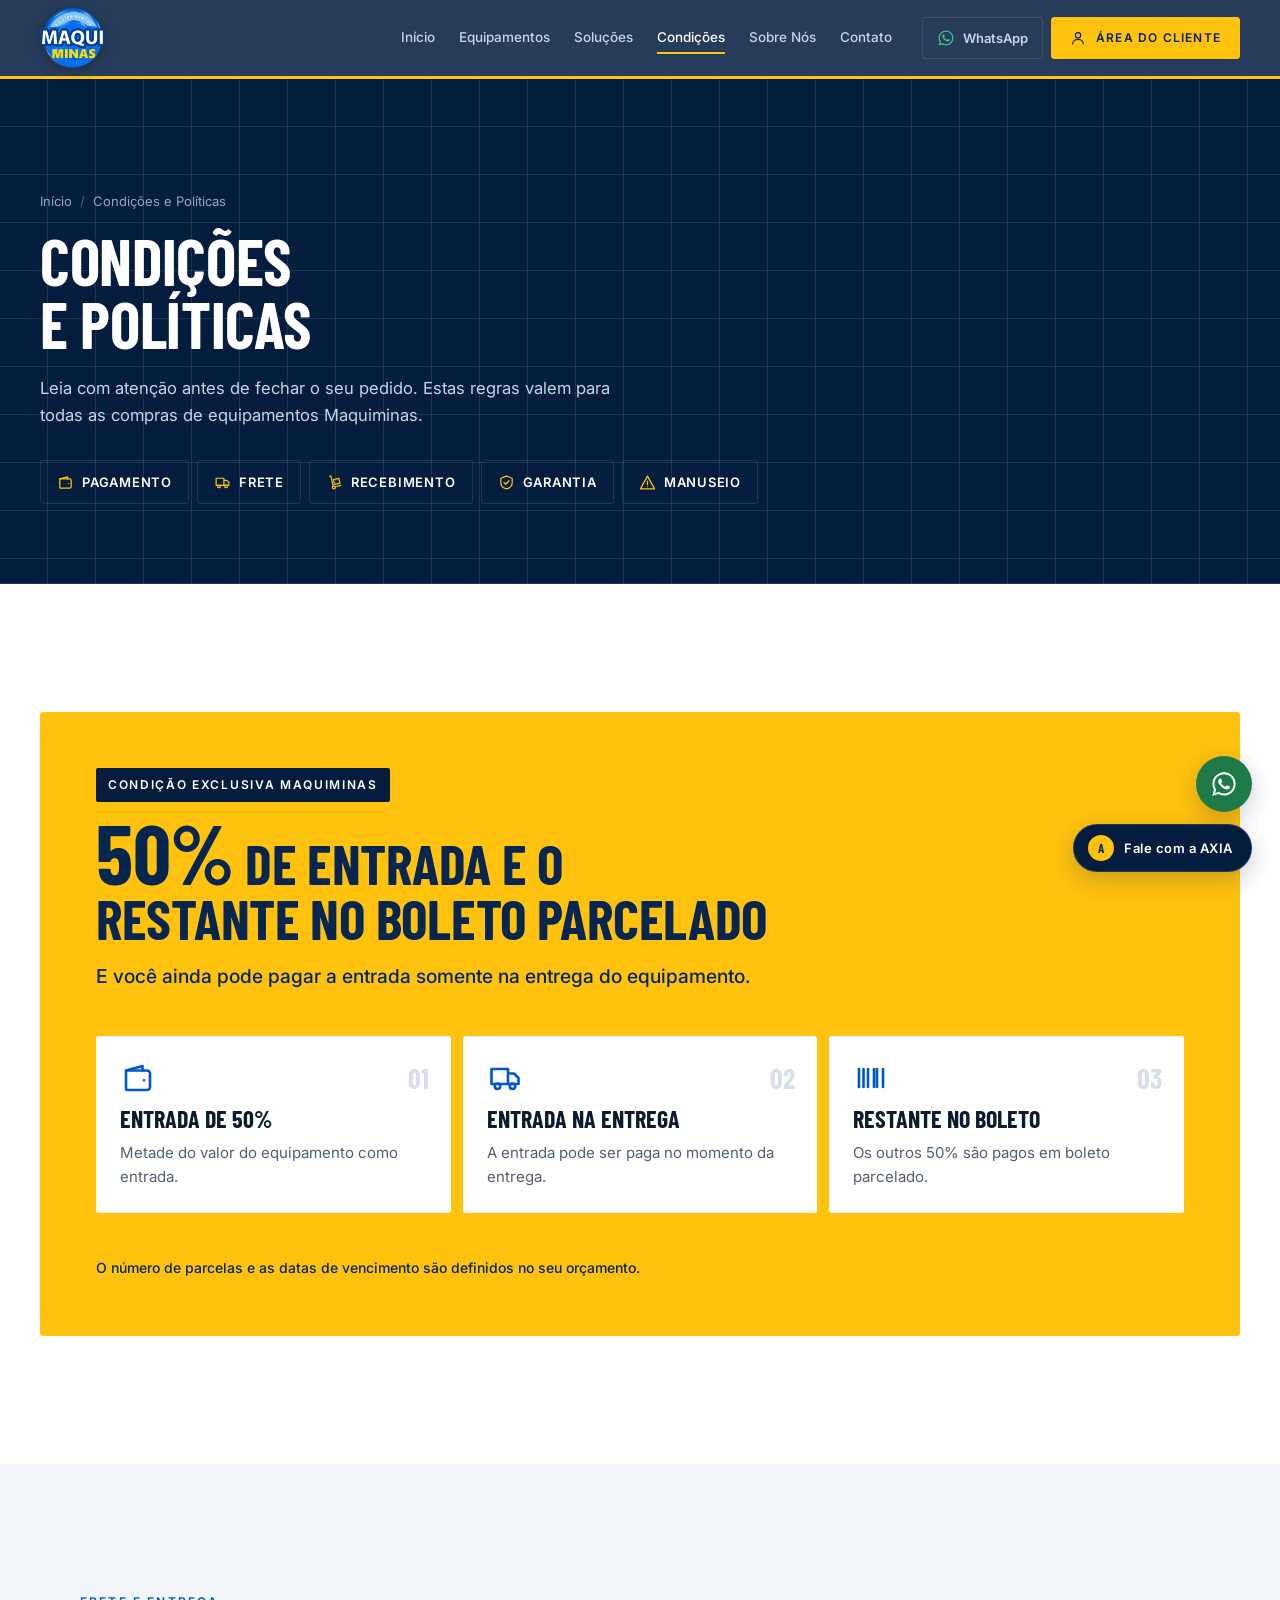
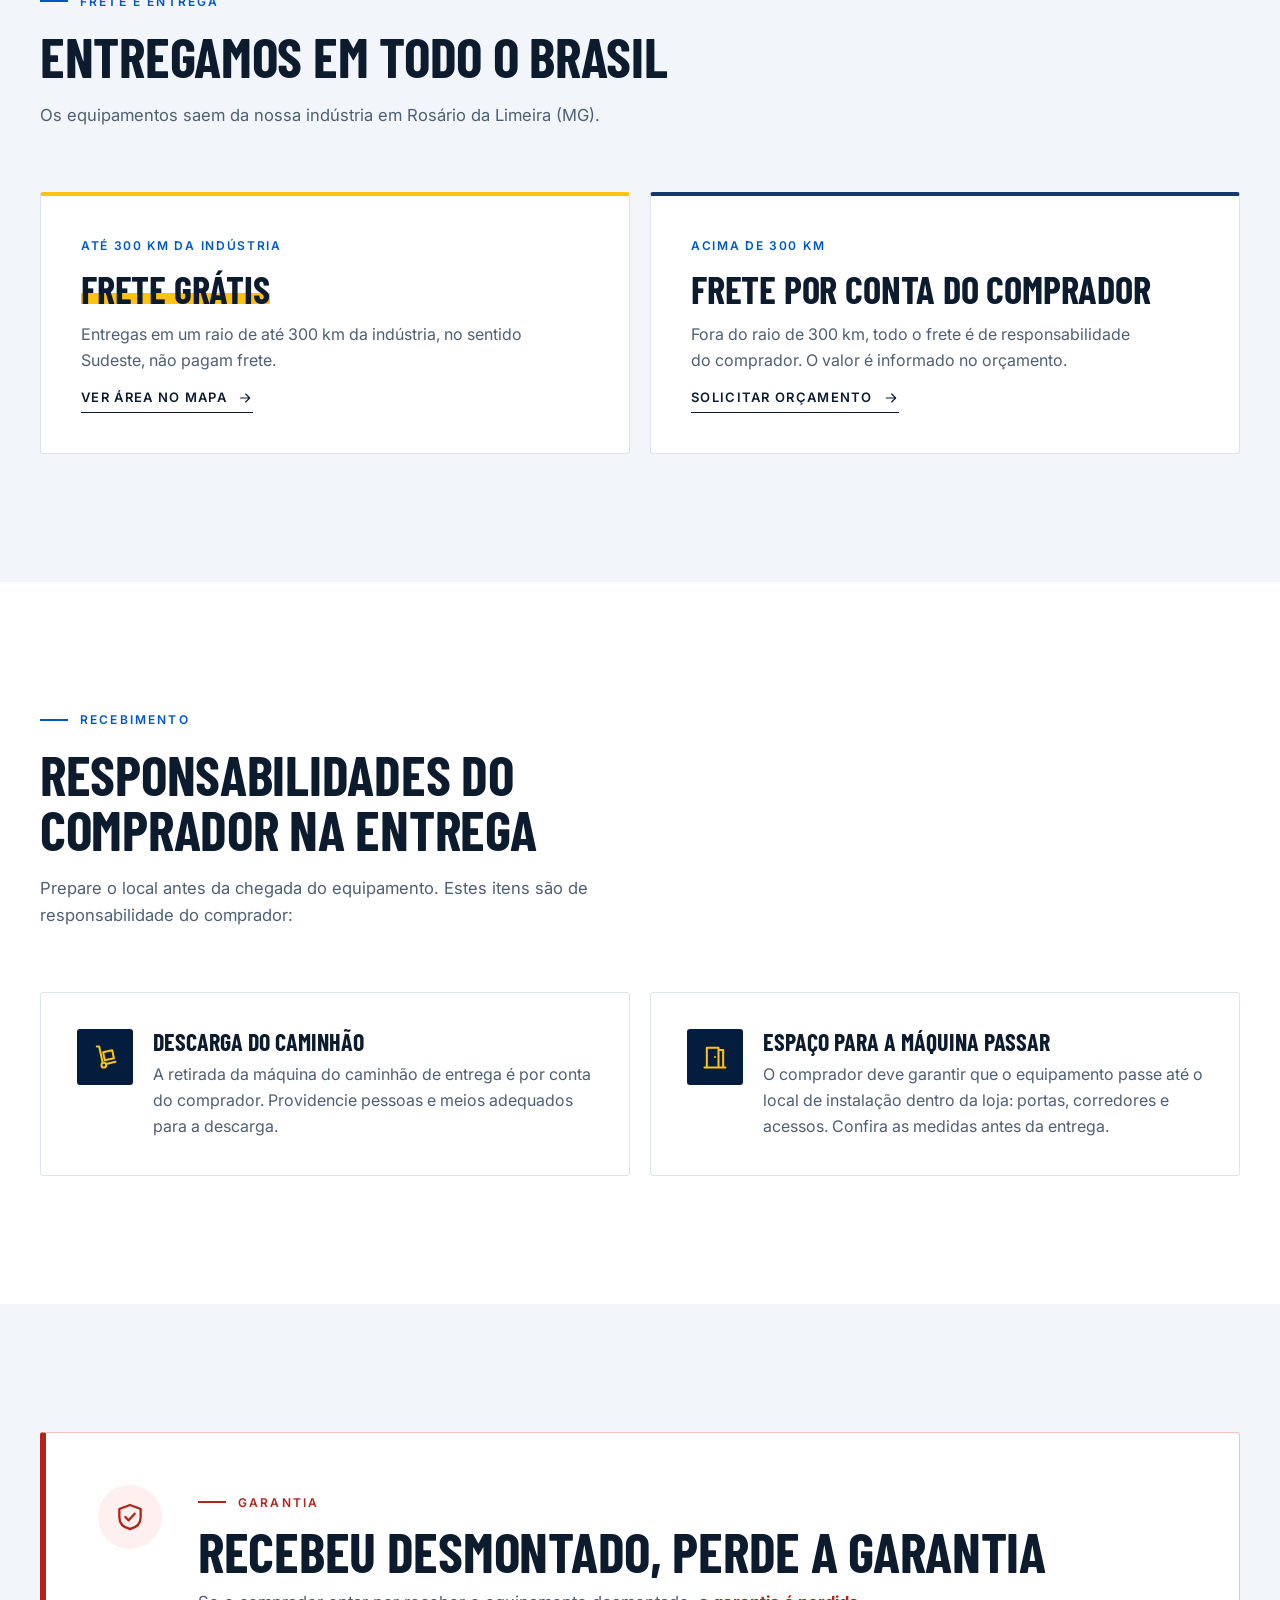
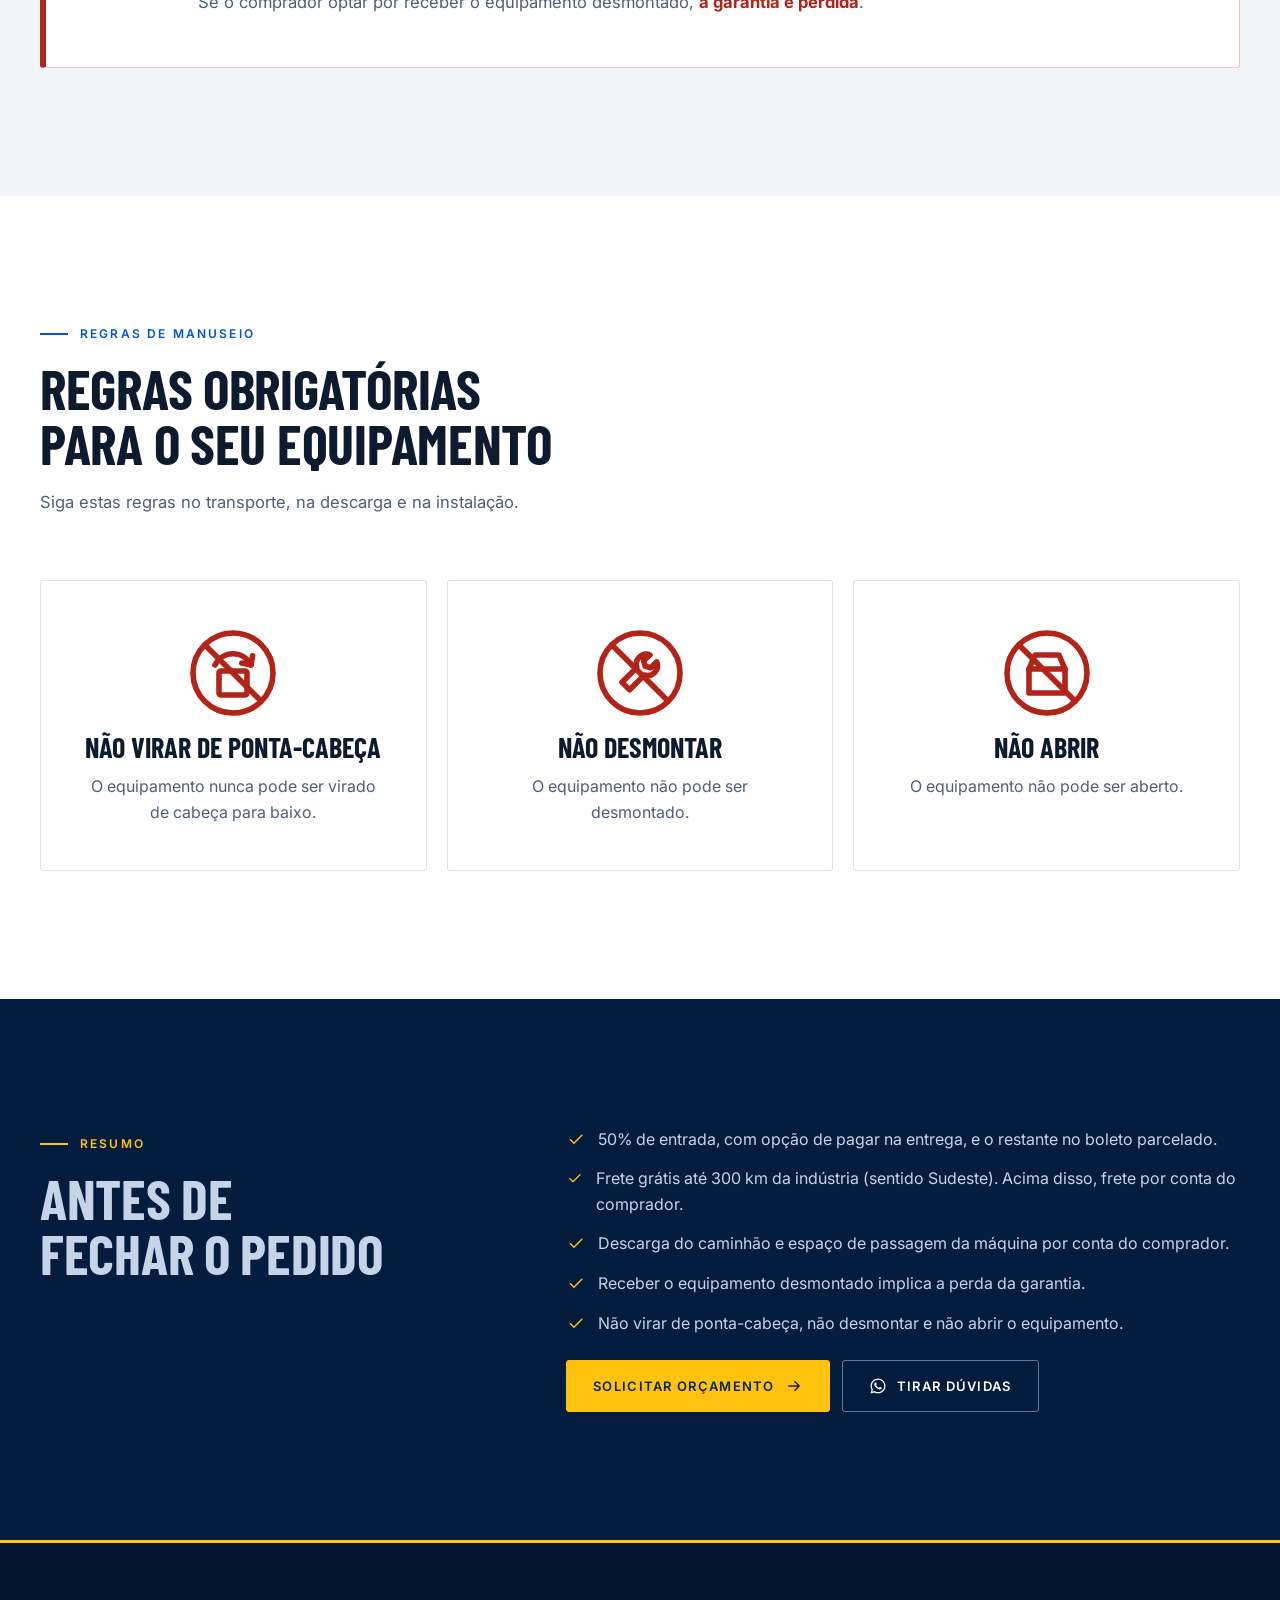
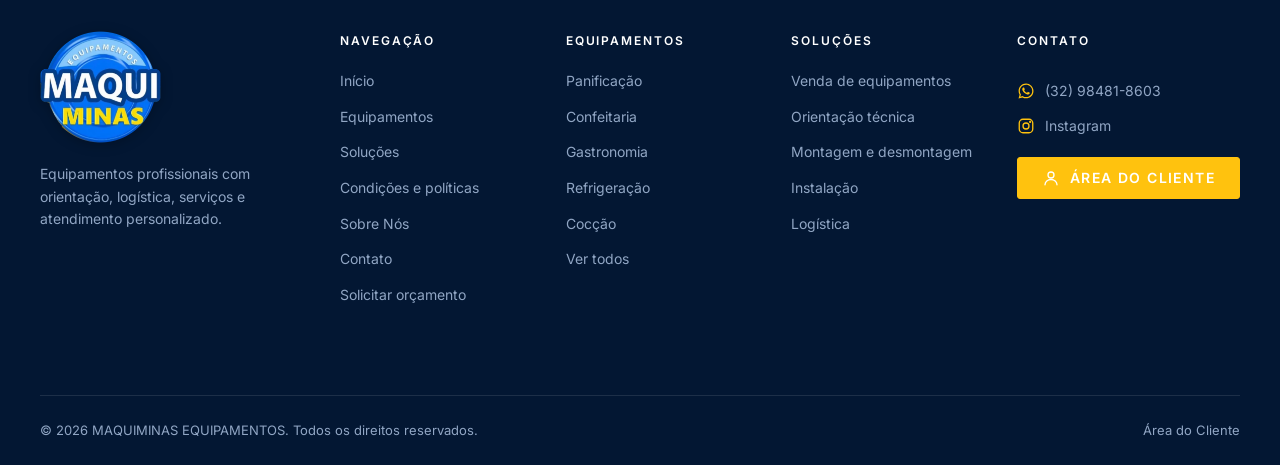
==== pages/condicoes.html @ 8a6aee1b "Atualização Site Condições" ====
<!doctype html>
<html lang="pt-BR" data-root="../">
<head>
  <meta charset="utf-8">
  <meta name="viewport" content="width=device-width, initial-scale=1">
  <title>Condições e Políticas | Maquiminas Equipamentos</title>
  <meta name="description" content="Condições de pagamento, frete, recebimento, garantia e regras de manuseio dos equipamentos Maquiminas: 50% de entrada, restante no boleto parcelado e frete grátis até 300 km da indústria.">
  <meta name="theme-color" content="#041d3f">
  <link rel="icon" href="../assets/icons/favicon.png" type="image/png">
  <link rel="apple-touch-icon" href="../assets/icons/apple-touch-icon.png">
  <meta property="og:type" content="website">
  <meta property="og:locale" content="pt_BR">
  <meta property="og:site_name" content="Maquiminas Equipamentos">
  <meta property="og:title" content="Condições e Políticas | Maquiminas Equipamentos">
  <meta property="og:description" content="Pagamento, frete, recebimento, garantia e regras de manuseio dos equipamentos Maquiminas.">
  <meta property="og:image" content="../assets/images/og-image.png">
  <meta name="twitter:card" content="summary_large_image">
  <link rel="preconnect" href="https://fonts.googleapis.com">
  <link rel="preconnect" href="https://fonts.gstatic.com" crossorigin>
  <link rel="stylesheet" href="https://fonts.googleapis.com/css2?family=Barlow+Condensed:wght@600;700&family=Inter:wght@400;500;600&display=swap">
  <script>document.documentElement.classList.add('js');</script>
  <link rel="stylesheet" href="../css/global.css">
  <link rel="stylesheet" href="../css/header.css">
  <link rel="stylesheet" href="../css/home.css">
  <link rel="stylesheet" href="../css/policies.css">
  <link rel="stylesheet" href="../css/axia.css">
  <link rel="stylesheet" href="../css/footer.css">
  <link rel="stylesheet" href="../css/responsive.css">
</head>
<body data-page="condicoes">
  <a class="skip-link" href="#conteudo">Pular para o conteúdo</a>

  <header class="site-header">
    <div class="container site-header__inner">
      <a class="brand" href="../index.html" aria-label="Maquiminas Equipamentos — página inicial">
        <img class="brand__logo" src="../assets/images/logo-maquiminas.webp" width="480" height="445" alt="Maquiminas Equipamentos">
      </a>
      <nav class="nav" id="site-nav" aria-label="Navegação principal">
        <ul class="nav__list">
          <li><a class="nav__link" href="../index.html">Início</a></li>
          <li><a class="nav__link" href="equipamentos.html">Equipamentos</a></li>
          <li><a class="nav__link" href="solucoes.html">Soluções</a></li>
          <li><a class="nav__link" href="condicoes.html" aria-current="page">Condições</a></li>
          <li><a class="nav__link" href="sobre.html">Sobre Nós</a></li>
          <li><a class="nav__link" href="contato.html">Contato</a></li>
        </ul>
        <div class="nav__mobile-actions">
          <a class="btn btn--whatsapp" href="contato.html#canais" data-whatsapp><span data-icon="whatsapp"></span>Falar pelo WhatsApp</a>
          <a class="btn" href="https://saa-s-callinfo.vercel.app/login.html" data-config-link="areaCliente" target="_blank" rel="noopener"><span data-icon="user"></span>Área do Cliente</a>
        </div>
      </nav>
      <div class="header-actions">
        <a class="header-wa" href="contato.html#canais" data-whatsapp><span data-icon="whatsapp"></span>WhatsApp</a>
        <a class="btn btn--sm header-client" href="https://saa-s-callinfo.vercel.app/login.html" data-config-link="areaCliente" target="_blank" rel="noopener"><span data-icon="user"></span>Área do Cliente</a>
      </div>
      <button class="nav-toggle" type="button" aria-controls="site-nav" aria-expanded="false" aria-label="Abrir menu"><span></span></button>
    </div>
  </header>

  <main id="conteudo">
    <section class="page-hero blueprint">
      <div class="container on-dark">
        <ol class="breadcrumb" aria-label="Você está em">
          <li><a href="../index.html">Início</a></li>
          <li aria-current="page">Condições e Políticas</li>
        </ol>
        <h1 class="display h1">Condições e políticas</h1>
        <p class="lead">Leia com atenção antes de fechar o seu pedido. Estas regras valem para todas as compras de equipamentos Maquiminas.</p>
        <nav class="policy-nav" aria-label="Seções desta página">
          <a href="#pagamento"><span data-icon="wallet"></span>Pagamento</a>
          <a href="#frete"><span data-icon="truck"></span>Frete</a>
          <a href="#recebimento"><span data-icon="dolly"></span>Recebimento</a>
          <a href="#garantia"><span data-icon="shield"></span>Garantia</a>
          <a href="#manuseio"><span data-icon="alert"></span>Manuseio</a>
        </nav>
      </div>
    </section>

    <!-- PAGAMENTO -->
    <section class="section" id="pagamento" aria-labelledby="pay-title">
      <div class="container">
        <div class="pay reveal">
          <div class="pay__intro">
            <span class="pay__badge">Condição exclusiva Maquiminas</span>
            <h2 id="pay-title" class="display h2"><span class="pay__big">50%</span> de entrada e o restante no boleto parcelado</h2>
            <p>E você ainda pode pagar a entrada somente na entrega do equipamento.</p>
          </div>
          <ol class="pay__steps">
            <li>
              <span class="pay__num">01</span>
              <span data-icon="wallet"></span>
              <h3>Entrada de 50%</h3>
              <p>Metade do valor do equipamento como entrada.</p>
            </li>
            <li>
              <span class="pay__num">02</span>
              <span data-icon="truck"></span>
              <h3>Entrada na entrega</h3>
              <p>A entrada pode ser paga no momento da entrega.</p>
            </li>
            <li>
              <span class="pay__num">03</span>
              <span data-icon="barcode"></span>
              <h3>Restante no boleto</h3>
              <p>Os outros 50% são pagos em boleto parcelado.</p>
            </li>
          </ol>
          <p class="pay__note">O número de parcelas e as datas de vencimento são definidos no seu orçamento.</p>
        </div>
      </div>
    </section>

    <!-- FRETE -->
    <section class="section section--muted" id="frete" aria-labelledby="ship-title">
      <div class="container">
        <div class="section-head reveal">
          <span class="eyebrow">Frete e entrega</span>
          <h2 id="ship-title" class="display h2">Entregamos em todo o Brasil</h2>
          <p class="lead">Os equipamentos saem da nossa indústria em Rosário da Limeira (MG).</p>
        </div>
        <div class="ship">
          <article class="ship__card ship__card--free reveal">
            <span class="ship__tag">Até 300 km da indústria</span>
            <h3 class="display">Frete grátis</h3>
            <p>Entregas em um raio de até 300 km da indústria, no sentido Sudeste, não pagam frete.</p>
            <a class="link-arrow" href="../index.html#presence-title">Ver área no mapa <span data-icon="arrow"></span></a>
          </article>
          <article class="ship__card reveal" style="--delay:.08s">
            <span class="ship__tag">Acima de 300 km</span>
            <h3 class="display">Frete por conta do comprador</h3>
            <p>Fora do raio de 300 km, todo o frete é de responsabilidade do comprador. O valor é informado no orçamento.</p>
            <a class="link-arrow" href="orcamento.html">Solicitar orçamento <span data-icon="arrow"></span></a>
          </article>
        </div>
      </div>
    </section>

    <!-- RECEBIMENTO -->
    <section class="section" id="recebimento" aria-labelledby="recv-title">
      <div class="container">
        <div class="section-head reveal">
          <span class="eyebrow">Recebimento</span>
          <h2 id="recv-title" class="display h2">Responsabilidades do comprador na entrega</h2>
          <p class="lead">Prepare o local antes da chegada do equipamento. Estes itens são de responsabilidade do comprador:</p>
        </div>
        <div class="duty">
          <article class="duty__item reveal">
            <span class="duty__icon" data-icon="dolly"></span>
            <div>
              <h3>Descarga do caminhão</h3>
              <p>A retirada da máquina do caminhão de entrega é por conta do comprador. Providencie pessoas e meios adequados para a descarga.</p>
            </div>
          </article>
          <article class="duty__item reveal" style="--delay:.08s">
            <span class="duty__icon" data-icon="door"></span>
            <div>
              <h3>Espaço para a máquina passar</h3>
              <p>O comprador deve garantir que o equipamento passe até o local de instalação dentro da loja: portas, corredores e acessos. Confira as medidas antes da entrega.</p>
            </div>
          </article>
        </div>
      </div>
    </section>

    <!-- GARANTIA -->
    <section class="section section--muted" id="garantia" aria-labelledby="war-title">
      <div class="container">
        <div class="warn reveal" role="note">
          <span class="warn__icon" data-icon="shield"></span>
          <div>
            <span class="eyebrow">Garantia</span>
            <h2 id="war-title" class="display h2">Recebeu desmontado, perde a garantia</h2>
            <p>Se o comprador optar por receber o equipamento desmontado, <strong>a garantia é perdida</strong>.</p>
          </div>
        </div>
      </div>
    </section>

    <!-- MANUSEIO (para incluir uma nova regra, copie um <li class="rule">) -->
    <section class="section" id="manuseio" aria-labelledby="rules-title">
      <div class="container">
        <div class="section-head reveal">
          <span class="eyebrow">Regras de manuseio</span>
          <h2 id="rules-title" class="display h2">Regras obrigatórias para o seu equipamento</h2>
          <p class="lead">Siga estas regras no transporte, na descarga e na instalação.</p>
        </div>
        <ul class="rules">
          <li class="rule reveal">
            <span class="rule__icon" data-icon="no-flip"></span>
            <h3>Não virar de ponta-cabeça</h3>
            <p>O equipamento nunca pode ser virado de cabeça para baixo.</p>
          </li>
          <li class="rule reveal" style="--delay:.06s">
            <span class="rule__icon" data-icon="no-disassemble"></span>
            <h3>Não desmontar</h3>
            <p>O equipamento não pode ser desmontado.</p>
          </li>
          <li class="rule reveal" style="--delay:.12s">
            <span class="rule__icon" data-icon="no-open"></span>
            <h3>Não abrir</h3>
            <p>O equipamento não pode ser aberto.</p>
          </li>
        </ul>
      </div>
    </section>

    <!-- RESUMO -->
    <section class="section section--dark" aria-labelledby="sum-title">
      <div class="container summary">
        <div class="reveal">
          <span class="eyebrow">Resumo</span>
          <h2 id="sum-title" class="display h2" style="margin-top:18px">Antes de fechar o pedido</h2>
        </div>
        <ul class="summary__list reveal" style="--delay:.08s">
          <li><span data-icon="check"></span>50% de entrada, com opção de pagar na entrega, e o restante no boleto parcelado.</li>
          <li><span data-icon="check"></span>Frete grátis até 300 km da indústria (sentido Sudeste). Acima disso, frete por conta do comprador.</li>
          <li><span data-icon="check"></span>Descarga do caminhão e espaço de passagem da máquina por conta do comprador.</li>
          <li><span data-icon="check"></span>Receber o equipamento desmontado implica a perda da garantia.</li>
          <li><span data-icon="check"></span>Não virar de ponta-cabeça, não desmontar e não abrir o equipamento.</li>
        </ul>
        <div class="btn-row reveal" style="--delay:.12s">
          <a class="btn" href="orcamento.html">Solicitar orçamento <span class="arrow" data-icon="arrow"></span></a>
          <a class="btn btn--ghost-light" href="contato.html#canais" data-whatsapp data-whatsapp-message="Olá! Tenho uma dúvida sobre as condições e políticas da Maquiminas."><span data-icon="whatsapp"></span>Tirar dúvidas</a>
        </div>
      </div>
    </section>
  </main>

  <footer class="site-footer">
    <div class="container">
      <div class="footer-top">
        <div class="footer-brand">
          <a class="brand" href="../index.html" aria-label="Maquiminas Equipamentos — página inicial">
            <img class="brand__logo brand__logo--footer" src="../assets/images/logo-maquiminas.webp" width="480" height="445" alt="Maquiminas Equipamentos">
          </a>
          <p>Equipamentos profissionais com orientação, logística, serviços e atendimento personalizado.</p>
        </div>
        <nav class="footer-col" aria-label="Navegação do rodapé">
          <h2>Navegação</h2>
          <ul>
            <li><a href="../index.html">Início</a></li>
            <li><a href="equipamentos.html">Equipamentos</a></li>
            <li><a href="solucoes.html">Soluções</a></li>
            <li><a href="condicoes.html">Condições e políticas</a></li>
            <li><a href="sobre.html">Sobre Nós</a></li>
            <li><a href="contato.html">Contato</a></li>
            <li><a href="orcamento.html">Solicitar orçamento</a></li>
          </ul>
        </nav>
        <div class="footer-col">
          <h2>Equipamentos</h2>
          <ul>
            <li><a href="equipamentos.html?categoria=panificacao">Panificação</a></li>
            <li><a href="equipamentos.html?categoria=confeitaria">Confeitaria</a></li>
            <li><a href="equipamentos.html?categoria=gastronomia">Gastronomia</a></li>
            <li><a href="equipamentos.html?categoria=refrigeracao">Refrigeração</a></li>
            <li><a href="equipamentos.html?categoria=coccao">Cocção</a></li>
            <li><a href="equipamentos.html">Ver todos</a></li>
          </ul>
        </div>
        <div class="footer-col">
          <h2>Soluções</h2>
          <ul>
            <li><a href="solucoes.html#venda">Venda de equipamentos</a></li>
            <li><a href="solucoes.html#orientacao">Orientação técnica</a></li>
            <li><a href="solucoes.html#montagem">Montagem e desmontagem</a></li>
            <li><a href="solucoes.html#instalacao">Instalação</a></li>
            <li><a href="solucoes.html#logistica">Logística</a></li>
          </ul>
        </div>
        <div class="footer-col footer-contact">
          <h2>Contato</h2>
          <a href="contato.html#canais" data-whatsapp><span data-icon="whatsapp"></span><span data-whatsapp-number>WhatsApp</span></a>
          <a data-config-link="email" hidden><span data-icon="mail"></span><span data-label></span></a>
          <a data-config-link="telefone" hidden><span data-icon="phone"></span><span data-label></span></a>
          <a href="https://www.instagram.com/maquiminasequipamentos/" data-config-link="instagram" target="_blank" rel="noopener"><span data-icon="instagram"></span>Instagram</a>
          <a class="btn btn--sm" href="https://saa-s-callinfo.vercel.app/login.html" data-config-link="areaCliente" target="_blank" rel="noopener"><span data-icon="user"></span>Área do Cliente</a>
        </div>
      </div>
      <div class="footer-bottom">
        <p>© <span data-year>2026</span> MAQUIMINAS EQUIPAMENTOS. Todos os direitos reservados.</p>
        <a href="https://saa-s-callinfo.vercel.app/login.html" data-config-link="areaCliente" target="_blank" rel="noopener">Área do Cliente</a>
      </div>
    </div>
  </footer>

  <script src="../js/config.js"></script>
  <script src="../js/icons.js"></script>
  <script src="../js/whatsapp.js"></script>
  <script src="../js/services/axia-service.js"></script>
  <script src="../js/main.js"></script>
  <script src="../js/axia.js"></script>
</body>
</html>
---- css/global.css ----
/* ==========================================================================
   MAQUIMINAS — Tokens e base
   Paleta derivada da logo oficial: azul-marinho (áreas escuras), azul da
   marca (destaques em fundo claro) e amarelo (ações principais e destaques
   em fundo escuro). Texto sobre amarelo sempre em --c-on-yellow.
   ========================================================================== */
:root {
  --c-ink: #041d3f;
  --c-graphite: #06244c;
  --c-graphite-2: #0a2c5a;
  --c-steel: #123a70;
  --c-line-dark: rgba(255, 255, 255, 0.1);
  --c-text-dark: #c6d4e8;
  --c-muted-dark: #91a6c4;

  --c-bg: #f2f5f9;
  --c-white: #ffffff;
  --c-text: #0d1b2e;
  --c-muted: #4f5f74;
  --c-line: #dbe3ed;

  --c-accent: #0057c8;
  --c-accent-hover: #00449e;
  --c-accent-bright: #ffc20e;
  --c-yellow: #ffc20e;
  --c-yellow-hover: #ffd23f;
  --c-on-yellow: #06254f;
  --c-success: #1f7a4a;
  --c-error: #b42318;

  --f-display: 'Barlow Condensed', 'Arial Narrow', 'Helvetica Neue', Arial, sans-serif;
  --f-body: 'Inter', system-ui, -apple-system, 'Segoe UI', Roboto, Arial, sans-serif;

  --container: 1240px;
  --gutter: clamp(20px, 4vw, 40px);
  --section-y: clamp(72px, 10vw, 128px);
  --header-h: 76px;
  --radius: 3px;
  --ease: cubic-bezier(0.2, 0.7, 0.2, 1);
}

*,
*::before,
*::after { box-sizing: border-box; }

html {
  -webkit-text-size-adjust: 100%;
  scroll-behavior: smooth;
  scroll-padding-top: calc(var(--header-h) + 16px);
}

body {
  margin: 0;
  font-family: var(--f-body);
  font-size: 16px;
  line-height: 1.6;
  color: var(--c-text);
  background: var(--c-white);
  -webkit-font-smoothing: antialiased;
  overflow-x: hidden;
}

[hidden] { display: none !important; }
img, svg { display: block; max-width: 100%; }
img { height: auto; }
a { color: inherit; text-decoration: none; }
button, input, select, textarea { font: inherit; color: inherit; }
button { cursor: pointer; }
ul, ol { margin: 0; padding: 0; list-style: none; }
h1, h2, h3, h4, p { margin: 0; }

:focus-visible {
  outline: 2px solid var(--c-accent);
  outline-offset: 3px;
}
.site-header :focus-visible,
.site-footer :focus-visible,
.section--dark :focus-visible,
.blueprint :focus-visible,
.on-dark :focus-visible { outline-color: var(--c-accent-bright); }

.skip-link {
  position: absolute;
  left: 16px;
  top: -60px;
  z-index: 1000;
  padding: 12px 18px;
  background: var(--c-accent);
  color: #fff;
  font-weight: 600;
}
.skip-link:focus { top: 12px; }

.sr-only {
  position: absolute !important;
  width: 1px; height: 1px;
  padding: 0; margin: -1px;
  overflow: hidden; clip: rect(0, 0, 0, 0);
  white-space: nowrap; border: 0;
}

/* ---------- Layout ---------- */
.container {
  width: 100%;
  max-width: calc(var(--container) + var(--gutter) * 2);
  margin-inline: auto;
  padding-inline: var(--gutter);
}

.section { padding-block: var(--section-y); }
.section--muted { background: var(--c-bg); }
.section--dark { background: var(--c-ink); color: var(--c-text-dark); }
.section--tight { padding-block: clamp(56px, 7vw, 88px); }

.blueprint {
  background-color: var(--c-ink);
  background-image:
    linear-gradient(var(--c-line-dark) 1px, transparent 1px),
    linear-gradient(90deg, var(--c-line-dark) 1px, transparent 1px);
  background-size: 48px 48px;
  background-position: -1px -1px;
}

/* ---------- Typography ---------- */
.eyebrow {
  display: inline-flex;
  align-items: center;
  gap: 12px;
  font-size: 12px;
  font-weight: 600;
  letter-spacing: 0.18em;
  text-transform: uppercase;
  color: var(--c-accent);
}
.eyebrow::before {
  content: '';
  width: 28px;
  height: 2px;
  background: currentColor;
}
.section--dark .eyebrow,
.on-dark .eyebrow { color: var(--c-accent-bright); }

.display {
  font-family: var(--f-display);
  font-weight: 700;
  line-height: 0.98;
  letter-spacing: -0.005em;
  text-transform: uppercase;
  text-wrap: balance;
}

.h1 { font-size: clamp(2.5rem, 5vw, 4.25rem); }
.h2 { font-size: clamp(2.1rem, 4.4vw, 3.5rem); }
.h3 { font-size: clamp(1.4rem, 2vw, 1.7rem); line-height: 1.1; }

.section-head {
  display: grid;
  gap: 18px;
  max-width: 720px;
  margin-bottom: clamp(40px, 5vw, 64px);
}
.section-head--split {
  max-width: none;
  grid-template-columns: minmax(0, 1fr) auto;
  align-items: end;
  gap: 24px 48px;
}
.section-head h2 { color: var(--c-text); }
.section--dark .section-head h2,
.on-dark h2 { color: #fff; }

.lead {
  font-size: clamp(1.02rem, 1.3vw, 1.15rem);
  color: var(--c-muted);
  max-width: 60ch;
}
.section--dark .lead,
.on-dark .lead { color: var(--c-text-dark); }

/* ---------- Buttons ---------- */
.btn {
  --btn-bg: var(--c-yellow);
  --btn-fg: var(--c-on-yellow);
  --btn-bd: var(--c-yellow);
  display: inline-flex;
  align-items: center;
  justify-content: center;
  gap: 10px;
  min-height: 52px;
  padding: 0 26px;
  border: 1px solid var(--btn-bd);
  border-radius: var(--radius);
  background: var(--btn-bg);
  color: var(--btn-fg);
  font-size: 13px;
  font-weight: 600;
  letter-spacing: 0.1em;
  text-transform: uppercase;
  line-height: 1;
  white-space: nowrap;
  transition: background-color 0.2s var(--ease), border-color 0.2s var(--ease), color 0.2s var(--ease), transform 0.2s var(--ease);
}
.btn:hover { --btn-bg: var(--c-yellow-hover); --btn-bd: var(--c-yellow-hover); }
.btn:active { transform: translateY(1px); }
.btn svg { width: 18px; height: 18px; flex: none; }
.btn .arrow { transition: transform 0.2s var(--ease); }
.btn:hover .arrow { transform: translateX(3px); }

.btn--ghost { --btn-bg: transparent; --btn-fg: var(--c-text); --btn-bd: var(--c-text); }
.btn--ghost:hover { --btn-bg: var(--c-text); --btn-fg: #fff; --btn-bd: var(--c-text); }

.btn--ghost-light { --btn-bg: transparent; --btn-fg: #fff; --btn-bd: rgba(255, 255, 255, 0.4); }
.btn--ghost-light:hover { --btn-bg: #fff; --btn-fg: var(--c-ink); --btn-bd: #fff; }

.btn--dark { --btn-bg: var(--c-ink); --btn-fg: #fff; --btn-bd: var(--c-ink); }
.btn--dark:hover { --btn-bg: var(--c-steel); --btn-bd: var(--c-steel); }

.btn--whatsapp { --btn-bg: #1f7a4a; --btn-fg: #fff; --btn-bd: #1f7a4a; }
.btn--whatsapp:hover { --btn-bg: #17603a; --btn-bd: #17603a; }

.btn--sm { min-height: 42px; padding: 0 18px; font-size: 12px; }
.btn--block { width: 100%; }

.link-arrow {
  display: inline-flex;
  align-items: center;
  gap: 10px;
  font-size: 13px;
  font-weight: 600;
  letter-spacing: 0.1em;
  text-transform: uppercase;
  color: var(--c-text);
  border-bottom: 1px solid currentColor;
  padding-bottom: 4px;
  transition: color 0.2s var(--ease), gap 0.2s var(--ease);
}
.link-arrow:hover { color: var(--c-accent); gap: 14px; }
.link-arrow svg { width: 16px; height: 16px; }
.section--dark .link-arrow,
.on-dark .link-arrow { color: #fff; }
.section--dark .link-arrow:hover,
.on-dark .link-arrow:hover { color: var(--c-accent-bright); }

.btn-row { display: flex; flex-wrap: wrap; gap: 12px; }

/* ---------- Icons ---------- */
:where([data-icon]) { display: inline-flex; }
:where([data-icon]) svg { width: 1em; height: 1em; }

/* ---------- Reveal ---------- */
.js .reveal {
  opacity: 0;
  transform: translateY(18px);
  transition: opacity 0.7s var(--ease), transform 0.7s var(--ease);
  transition-delay: var(--delay, 0s);
}
.js .reveal.is-visible { opacity: 1; transform: none; }

@media (prefers-reduced-motion: reduce) {
  html { scroll-behavior: auto; }
  *, *::before, *::after { transition-duration: 0.01ms !important; animation-duration: 0.01ms !important; }
  .js .reveal { opacity: 1; transform: none; }
}

/* ---------- Page hero (inner pages) ---------- */
.page-hero {
  position: relative;
  padding-block: clamp(64px, 9vw, 112px) clamp(48px, 7vw, 80px);
  color: var(--c-text-dark);
  overflow: hidden;
}
.page-hero h1 { color: #fff; margin-top: 18px; max-width: 16ch; }
.page-hero .lead { margin-top: 20px; }
.page-hero::after {
  content: '';
  position: absolute;
  inset: auto 0 0 0;
  height: 1px;
  background: var(--c-line-dark);
}

.breadcrumb {
  display: flex;
  flex-wrap: wrap;
  gap: 8px;
  font-size: 13px;
  color: var(--c-muted-dark);
}
.breadcrumb a:hover { color: #fff; }
.breadcrumb li + li::before { content: '/'; margin-right: 8px; opacity: 0.5; }
.breadcrumb--light { color: var(--c-muted); }
.breadcrumb--light a:hover { color: var(--c-text); }

/* ---------- Misc ---------- */
.tag {
  display: inline-flex;
  align-items: center;
  gap: 6px;
  padding: 5px 10px;
  border: 1px solid var(--c-line);
  border-radius: 2px;
  font-size: 11px;
  font-weight: 600;
  letter-spacing: 0.08em;
  text-transform: uppercase;
  color: var(--c-muted);
  background: var(--c-white);
}
.tag--demo { border-color: rgba(0, 87, 200, 0.35); color: var(--c-accent); }

.divider { height: 1px; background: var(--c-line); border: 0; margin: 0; }
---- css/header.css ----
/* ==========================================================================
   Header
   ========================================================================== */
.site-header {
  position: sticky;
  top: 0;
  z-index: 100;
  background: rgba(4, 29, 63, 0.96);
  border-bottom: 3px solid var(--c-yellow);
  color: #fff;
  transition: background-color 0.3s var(--ease);
}
@supports (backdrop-filter: blur(8px)) {
  .site-header { background: rgba(4, 29, 63, 0.86); backdrop-filter: blur(12px) saturate(140%); }
}

.site-header__inner {
  display: flex;
  align-items: center;
  gap: 32px;
  height: var(--header-h);
}

/* Brand */
.brand {
  display: inline-flex;
  align-items: center;
  gap: 12px;
  flex: none;
}
.brand__logo {
  width: auto;
  height: 60px;
  flex: none;
  filter: drop-shadow(0 2px 6px rgba(0, 0, 0, 0.25));
}
.brand__logo--footer { height: 112px; }
.brand__mark { width: 40px; height: 40px; flex: none; }
.brand__text { display: grid; line-height: 1; }
.brand__name {
  font-family: var(--f-display);
  font-weight: 700;
  font-size: 24px;
  letter-spacing: 0.04em;
}
.brand__tag {
  margin-top: 4px;
  font-size: 9.5px;
  font-weight: 600;
  letter-spacing: 0.42em;
  color: var(--c-muted-dark);
}

/* Nav */
.nav { margin-left: auto; }
.nav__list { display: flex; align-items: center; gap: 4px; }
.nav__link {
  position: relative;
  display: inline-flex;
  align-items: center;
  height: 44px;
  padding: 0 14px;
  font-size: 14px;
  font-weight: 500;
  color: var(--c-text-dark);
  transition: color 0.2s var(--ease);
}
.nav__link::after {
  content: '';
  position: absolute;
  left: 14px;
  right: 14px;
  bottom: 6px;
  height: 2px;
  background: var(--c-accent-bright);
  transform: scaleX(0);
  transform-origin: left;
  transition: transform 0.25s var(--ease);
}
.nav__link:hover { color: #fff; }
.nav__link:hover::after,
.nav__link[aria-current='page']::after { transform: scaleX(1); }
.nav__link[aria-current='page'] { color: #fff; }

.nav__mobile-actions { display: none; }

/* Actions */
.header-actions {
  display: flex;
  align-items: center;
  gap: 8px;
  flex: none;
}
.header-wa {
  display: inline-flex;
  align-items: center;
  gap: 8px;
  height: 42px;
  padding: 0 14px;
  font-size: 13px;
  font-weight: 600;
  color: var(--c-text-dark);
  border: 1px solid var(--c-line-dark);
  border-radius: var(--radius);
  transition: color 0.2s var(--ease), border-color 0.2s var(--ease);
}
.header-wa svg { width: 18px; height: 18px; color: #3fbf7f; }
.header-wa:hover { color: #fff; border-color: rgba(255, 255, 255, 0.3); }
.header-client svg { width: 16px; height: 16px; }

/* Toggle */
.nav-toggle {
  display: none;
  position: relative;
  width: 44px;
  height: 44px;
  margin-left: auto;
  padding: 0;
  border: 1px solid var(--c-line-dark);
  border-radius: var(--radius);
  background: transparent;
}
.nav-toggle span,
.nav-toggle span::before,
.nav-toggle span::after {
  position: absolute;
  left: 50%;
  width: 20px;
  height: 2px;
  margin-left: -10px;
  background: #fff;
  transition: transform 0.25s var(--ease), opacity 0.2s;
}
.nav-toggle span { top: 50%; margin-top: -1px; }
.nav-toggle span::before,
.nav-toggle span::after { content: ''; left: 0; margin-left: 0; }
.nav-toggle span::before { transform: translateY(-6px); }
.nav-toggle span::after { transform: translateY(6px); }
.nav-toggle[aria-expanded='true'] span { background: transparent; }
.nav-toggle[aria-expanded='true'] span::before { transform: rotate(45deg); }
.nav-toggle[aria-expanded='true'] span::after { transform: rotate(-45deg); }

@media (min-width: 1081px) and (max-width: 1280px) {
  .site-header__inner { gap: 20px; }
  .nav__link { padding: 0 10px; font-size: 13.5px; }
  .nav__link::after { left: 10px; right: 10px; }
}

@media (max-width: 1080px) {
  /* backdrop-filter turns the header into the containing block of the fixed nav */
  .site-header { background: rgba(4, 29, 63, 0.97); backdrop-filter: none; }
  .site-header__inner { gap: 16px; }
  .nav-toggle { display: inline-block; }
  .header-actions { display: none; }

  .nav {
    position: fixed;
    inset: calc(var(--header-h) + 3px) 0 0 0;
    display: flex;
    flex-direction: column;
    padding: 24px var(--gutter) 32px;
    background: var(--c-ink);
    overflow-y: auto;
    opacity: 0;
    visibility: hidden;
    transform: translateY(-8px);
    transition: opacity 0.25s var(--ease), transform 0.25s var(--ease), visibility 0s linear 0.25s;
  }
  .nav.is-open {
    opacity: 1;
    visibility: visible;
    transform: none;
    transition: opacity 0.25s var(--ease), transform 0.25s var(--ease);
  }
  .nav__list { flex-direction: column; align-items: stretch; gap: 0; }
  .nav__link {
    height: 60px;
    padding: 0;
    font-family: var(--f-display);
    font-size: 28px;
    font-weight: 600;
    text-transform: uppercase;
    letter-spacing: 0.02em;
    border-bottom: 1px solid var(--c-line-dark);
  }
  .nav__link::after { left: 0; right: auto; width: 32px; bottom: -1px; }
  .nav__mobile-actions {
    display: grid;
    gap: 12px;
    margin-top: auto;
    padding-top: 32px;
  }
  body.nav-open { overflow: hidden; }
}

@media (max-width: 640px) {
  .brand__logo { height: 52px; }
  .brand__logo--footer { height: 96px; }
}

@media (max-width: 380px) {
  .brand__mark { width: 34px; height: 34px; }
  .brand__name { font-size: 21px; }
  .brand__tag { font-size: 8.5px; letter-spacing: 0.36em; }
}
---- css/home.css ----
/* ==========================================================================
   Home
   ========================================================================== */

/* ---------- Hero ---------- */
.hero {
  position: relative;
  color: var(--c-text-dark);
  overflow: hidden;
}
.hero::before {
  content: '';
  position: absolute;
  inset: 0;
  background: radial-gradient(ellipse 60% 70% at 78% 45%, rgba(0, 112, 246, 0.2), transparent 70%);
  pointer-events: none;
}
.hero__grid {
  position: relative;
  display: grid;
  grid-template-columns: minmax(0, 1.05fr) minmax(0, 1fr);
  align-items: center;
  gap: clamp(32px, 5vw, 72px);
  min-height: min(calc(100svh - var(--header-h) - 120px), 720px);
  padding-block: clamp(56px, 8vw, 104px) clamp(40px, 5vw, 64px);
}
.hero__content { display: grid; gap: 26px; justify-items: start; }
.hero h1 { color: #fff; max-width: 18ch; }
.hero h1 em { font-style: normal; color: var(--c-accent-bright); }
.hero .lead { max-width: 52ch; }
.hero .btn-row { margin-top: 6px; }

.hero__visual {
  position: relative;
  aspect-ratio: 640 / 560;
  width: 100%;
  max-width: 620px;
  justify-self: end;
}
.hero__visual img { width: 100%; height: 100%; object-fit: contain; }
.hero__visual--photo img { object-fit: cover; border-radius: var(--radius); }
.hero__caption {
  position: absolute;
  left: 0;
  bottom: 0;
  font-size: 11px;
  letter-spacing: 0.16em;
  text-transform: uppercase;
  color: var(--c-muted-dark);
}

.pillars {
  position: relative;
  display: grid;
  grid-template-columns: repeat(5, minmax(0, 1fr));
  border-top: 1px solid var(--c-line-dark);
}
.pillar {
  display: flex;
  align-items: center;
  gap: 14px;
  padding: 26px 20px 30px 0;
  color: #fff;
}
.pillar + .pillar { padding-left: 20px; border-left: 1px solid var(--c-line-dark); }
.pillar__icon {
  display: grid;
  place-items: center;
  width: 40px;
  height: 40px;
  flex: none;
  border: 1px solid var(--c-line-dark);
  border-radius: var(--radius);
  color: var(--c-accent-bright);
}
.pillar__icon svg { width: 20px; height: 20px; }
.pillar__label {
  font-family: var(--f-display);
  font-size: 18px;
  font-weight: 600;
  letter-spacing: 0.06em;
  text-transform: uppercase;
}

/* ---------- Payment bar ---------- */
.paybar { background: var(--c-yellow); color: var(--c-on-yellow); }
.paybar__inner {
  display: flex;
  flex-wrap: wrap;
  align-items: center;
  gap: 12px 24px;
  padding-block: 20px;
}
.paybar__badge {
  flex: none;
  padding: 6px 10px;
  border-radius: 2px;
  background: var(--c-ink);
  color: #fff;
  font-size: 11px;
  font-weight: 600;
  letter-spacing: 0.14em;
  text-transform: uppercase;
}
.paybar__text { flex: 1 1 320px; font-size: clamp(15px, 1.4vw, 18px); line-height: 1.45; }
.paybar__text strong { font-weight: 700; }
.paybar__link {
  display: inline-flex;
  align-items: center;
  gap: 8px;
  font-size: 13px;
  font-weight: 700;
  letter-spacing: 0.08em;
  text-transform: uppercase;
  border-bottom: 2px solid currentColor;
  padding-bottom: 3px;
}
.paybar__link svg { width: 16px; height: 16px; transition: transform 0.2s var(--ease); }
.paybar__link:hover svg { transform: translateX(3px); }

/* ---------- Categories ---------- */
.cat-grid {
  display: grid;
  grid-template-columns: repeat(4, minmax(0, 1fr));
  gap: 1px;
  background: var(--c-line);
  border: 1px solid var(--c-line);
}
.cat-card {
  display: flex;
  flex-direction: column;
  background: var(--c-white);
  transition: background-color 0.25s var(--ease);
}
.cat-card__media {
  aspect-ratio: 4 / 3;
  overflow: hidden;
  background-size: 32px 32px;
}
.cat-card__media img {
  width: 100%;
  height: 100%;
  object-fit: contain;
  padding: 8%;
  transition: transform 0.5s var(--ease);
}
.cat-card__media--photo img { object-fit: cover; padding: 0; }
.cat-card__body {
  display: grid;
  gap: 8px;
  flex: 1;
  align-content: start;
  padding: 22px 22px 24px;
}
.cat-card__title {
  font-family: var(--f-display);
  font-size: 22px;
  font-weight: 700;
  line-height: 1.1;
  text-transform: uppercase;
}
.cat-card__desc { font-size: 14px; line-height: 1.55; color: var(--c-muted); }
.cat-card__cta {
  display: inline-flex;
  align-items: center;
  gap: 8px;
  margin-top: 8px;
  font-size: 12px;
  font-weight: 600;
  letter-spacing: 0.1em;
  text-transform: uppercase;
  color: var(--c-accent);
}
.cat-card__cta svg { width: 15px; height: 15px; transition: transform 0.2s var(--ease); }
.cat-card:hover .cat-card__media img { transform: scale(1.04); }
.cat-card:hover .cat-card__cta svg { transform: translateX(4px); }

/* ---------- Beyond equipment ---------- */
.chain {
  display: grid;
  grid-template-columns: repeat(5, minmax(0, 1fr));
  border-top: 1px solid var(--c-line);
  border-bottom: 1px solid var(--c-line);
}
.chain__item {
  position: relative;
  display: grid;
  gap: 10px;
  align-content: start;
  padding: 32px 28px 36px 0;
}
.chain__item + .chain__item { padding-left: 28px; border-left: 1px solid var(--c-line); }
.chain__item + .chain__item::before {
  content: '+';
  position: absolute;
  left: -12px;
  top: 30px;
  display: grid;
  place-items: center;
  width: 24px;
  height: 24px;
  background: var(--c-white);
  color: var(--c-accent);
  font-weight: 700;
  font-size: 18px;
  line-height: 1;
}
.section--muted .chain__item + .chain__item::before { background: var(--c-bg); }
.chain__index { font-size: 12px; font-weight: 600; letter-spacing: 0.14em; color: var(--c-muted); }
.chain__title { font-family: var(--f-display); font-size: 24px; font-weight: 700; text-transform: uppercase; line-height: 1.05; }
.chain__text { font-size: 14px; color: var(--c-muted); }
.chain-foot {
  display: flex;
  flex-wrap: wrap;
  align-items: center;
  justify-content: space-between;
  gap: 20px;
  margin-top: 36px;
}
.chain-foot p { color: var(--c-muted); max-width: 60ch; }

/* ---------- Differentials ---------- */
.diff-grid {
  display: grid;
  grid-template-columns: repeat(4, minmax(0, 1fr));
  border-top: 1px solid var(--c-line-dark);
}
.diff {
  display: grid;
  gap: 14px;
  align-content: start;
  padding: 36px 28px 8px 0;
}
.diff + .diff { padding-left: 28px; border-left: 1px solid var(--c-line-dark); }
.diff__icon { width: 44px; height: 44px; color: var(--c-accent-bright); }
.diff__icon svg { width: 100%; height: 100%; }
.diff__title { font-family: var(--f-display); font-size: 24px; font-weight: 700; text-transform: uppercase; color: #fff; line-height: 1.05; }
.diff__text { font-size: 15px; color: var(--c-muted-dark); }

/* ---------- Logistics ---------- */
.logistics {
  display: grid;
  grid-template-columns: minmax(0, 1fr) minmax(0, 1fr);
  gap: clamp(40px, 6vw, 88px);
  align-items: center;
}
.logistics__content { display: grid; gap: 22px; justify-items: start; }
.factor-list {
  display: grid;
  grid-template-columns: repeat(2, minmax(0, 1fr));
  gap: 0 24px;
  width: 100%;
  margin-top: 6px;
}
.factor-list li {
  display: flex;
  align-items: center;
  gap: 12px;
  padding: 12px 0;
  border-bottom: 1px solid var(--c-line);
  font-size: 15px;
  font-weight: 500;
}
.factor-list li::before {
  content: '';
  width: 8px;
  height: 8px;
  flex: none;
  background: var(--c-accent);
}
.note {
  font-size: 13px;
  color: var(--c-muted);
  padding-left: 14px;
  border-left: 2px solid var(--c-line);
}
.logistics__visual {
  position: relative;
  display: grid;
  gap: 0;
  border-radius: var(--radius);
  overflow: hidden;
}
.logistics__visual img { width: 100%; padding: 12% 8% 6%; }
.flow {
  display: grid;
  grid-template-columns: repeat(4, minmax(0, 1fr));
  border-top: 1px solid var(--c-line-dark);
}
.flow li {
  padding: 16px 14px;
  font-size: 11px;
  font-weight: 600;
  letter-spacing: 0.12em;
  text-transform: uppercase;
  color: var(--c-text-dark);
}
.flow li + li { border-left: 1px solid var(--c-line-dark); }
.flow li span { display: block; margin-bottom: 4px; color: var(--c-accent-bright); }

/* ---------- Presence map ---------- */
.presence {
  display: grid;
  grid-template-columns: minmax(0, 0.9fr) minmax(0, 1.1fr);
  gap: clamp(40px, 6vw, 88px);
  align-items: center;
}
.presence__content { display: grid; gap: 22px; justify-items: start; }
.presence__content .lead strong { color: var(--c-text); font-weight: 600; }
.presence__stats {
  display: grid;
  grid-template-columns: repeat(2, minmax(0, 1fr));
  width: 100%;
  border-top: 1px solid var(--c-line);
  border-bottom: 1px solid var(--c-line);
}
.presence__stat { display: grid; gap: 6px; align-content: start; padding: 18px 20px 18px 0; }
.presence__stat + .presence__stat { padding-left: 20px; border-left: 1px solid var(--c-line); }
.presence__stat strong {
  font-family: var(--f-display);
  font-size: clamp(2.6rem, 5vw, 3.75rem);
  font-weight: 700;
  line-height: 0.9;
  color: var(--c-accent);
}
.presence__stat strong small { margin-left: 4px; font-size: 0.45em; letter-spacing: 0.04em; }
.presence__stat--free strong { color: var(--c-on-yellow); }
.presence__stat--free strong span {
  background: linear-gradient(transparent 62%, var(--c-yellow) 62%, var(--c-yellow) 92%, transparent 92%);
  padding: 0 2px;
}
.presence__stat > span { font-size: 12.5px; font-weight: 600; letter-spacing: 0.08em; line-height: 1.35; text-transform: uppercase; color: var(--c-muted); }

.presence__legend { display: grid; gap: 10px; font-size: 14px; color: var(--c-text); }
.presence__legend li { display: flex; align-items: center; gap: 10px; }
.presence__legend i { width: 16px; height: 16px; flex: none; border-radius: 2px; }
.presence__legend i.is-delivery { background: #2f6fcf; }
.presence__legend i.is-free { background: var(--c-yellow); box-shadow: inset 0 0 0 1px #d9a200; }
.presence__legend i.is-factory { border-radius: 50%; background: var(--c-ink); box-shadow: 0 0 0 3px var(--c-yellow); width: 12px; height: 12px; margin: 0 2px; }

.presence__map {
  position: relative;
  padding: clamp(16px, 3vw, 36px);
  border: 1px solid var(--c-line);
  border-radius: var(--radius);
  background:
    linear-gradient(var(--c-line) 1px, transparent 1px) -1px -1px / 40px 40px,
    linear-gradient(90deg, var(--c-line) 1px, transparent 1px) -1px -1px / 40px 40px,
    #f7f9fc;
}
.presence__svg { position: relative; }
.presence__svg svg { width: 100%; height: auto; overflow: visible; }
.presence__svg .uf {
  fill: #dfe7f2;
  stroke: #fff;
  stroke-width: 1.1;
  stroke-linejoin: round;
  transition: fill 0.2s var(--ease);
}
.presence__svg .uf.is-on { fill: #2f6fcf; cursor: pointer; }
.presence__svg .uf.is-on:hover,
.presence__svg .uf.is-on.is-active { fill: #1d58b0; }
.presence__svg .free-zone { pointer-events: none; }
.presence__svg .free-zone__fill { fill: var(--c-yellow); opacity: 0.92; }
.presence__svg .free-zone__edge { fill: none; stroke: var(--c-on-yellow); stroke-width: 1.2; stroke-dasharray: 4 4; opacity: 0.55; }
.presence__svg .factory { pointer-events: none; }
.presence__svg .factory__dot { fill: var(--c-ink); stroke: #fff; stroke-width: 2.5; }
.presence__svg .factory__ring { fill: none; stroke: var(--c-ink); stroke-width: 1.5; opacity: 0.5; transform-origin: center; transform-box: fill-box; animation: pinPulse 2.4s var(--ease) infinite; }
@keyframes pinPulse {
  0% { transform: scale(0.5); opacity: 0.6; }
  100% { transform: scale(1.7); opacity: 0; }
}
.presence__factory {
  position: absolute;
  display: grid;
  gap: 1px;
  padding: 7px 10px;
  border-radius: var(--radius);
  background: var(--c-ink);
  color: #fff;
  font-size: 11px;
  line-height: 1.25;
  white-space: nowrap;
  transform: translate(calc(-100% - 16px), -50%);
  pointer-events: none;
  box-shadow: 0 8px 20px rgba(4, 29, 63, 0.25);
}
.presence__factory strong { font-size: 10px; font-weight: 600; letter-spacing: 0.14em; text-transform: uppercase; color: var(--c-yellow); }
.presence__tip {
  position: absolute;
  z-index: 2;
  display: grid;
  gap: 2px;
  min-width: 170px;
  max-width: 240px;
  padding: 10px 12px;
  border-radius: var(--radius);
  background: var(--c-ink);
  color: #fff;
  font-size: 12px;
  line-height: 1.35;
  text-align: center;
  transform: translate(-50%, calc(-100% - 10px));
  pointer-events: none;
  box-shadow: 0 10px 24px rgba(4, 29, 63, 0.25);
}
.presence__tip strong { font-size: 14px; }
.presence__tip span { color: var(--c-text-dark); }
.presence__tip.is-free span { color: var(--c-yellow); }

@media (max-width: 480px) {
  .presence__stat { padding-right: 12px; }
  .presence__stat + .presence__stat { padding-left: 12px; }
  .presence__factory { font-size: 10px; padding: 5px 8px; }
}

@media (max-width: 1024px) {
  .presence { grid-template-columns: minmax(0, 1fr); }
  .presence__map { max-width: 620px; width: 100%; justify-self: center; }
}

/* ---------- AXIA teaser ---------- */
.axia-band {
  display: grid;
  grid-template-columns: minmax(0, 1.1fr) minmax(0, 1fr);
  gap: clamp(32px, 5vw, 72px);
  align-items: center;
}
.axia-band__content { display: grid; gap: 20px; justify-items: start; }
.badge-soon {
  display: inline-flex;
  align-items: center;
  gap: 8px;
  padding: 6px 12px;
  border: 1px solid var(--c-line-dark);
  border-radius: 2px;
  font-size: 11px;
  font-weight: 600;
  letter-spacing: 0.14em;
  text-transform: uppercase;
  color: var(--c-text-dark);
}
.badge-soon::before { content: ''; width: 6px; height: 6px; border-radius: 50%; background: var(--c-accent-bright); }
.axia-mock {
  border: 1px solid var(--c-line-dark);
  border-radius: 4px;
  background: var(--c-graphite);
  padding: 22px;
  display: grid;
  gap: 14px;
}
.axia-mock__head { display: flex; align-items: center; gap: 12px; padding-bottom: 14px; border-bottom: 1px solid var(--c-line-dark); }
.axia-mock__head strong { color: #fff; font-family: var(--f-display); font-size: 20px; letter-spacing: 0.08em; }
.axia-mock__head small { display: block; color: var(--c-muted-dark); font-size: 12px; }
.bubble {
  max-width: 85%;
  padding: 12px 14px;
  font-size: 14px;
  line-height: 1.5;
  border-radius: 3px;
}
.bubble--bot { background: var(--c-graphite-2); color: var(--c-text-dark); border: 1px solid var(--c-line-dark); }
.bubble--user { justify-self: end; background: var(--c-accent); color: #fff; }
.bubble--meta { font-size: 12px; color: var(--c-muted-dark); background: none; border: 1px dashed var(--c-line-dark); }
.bubble--meta dl { display: grid; grid-template-columns: auto 1fr; gap: 4px 12px; margin: 6px 0 0; }
.bubble--meta dt { color: var(--c-muted-dark); }
.bubble--meta dd { margin: 0; color: #fff; }

/* ---------- Client + Instagram ---------- */
.duo {
  display: grid;
  grid-template-columns: repeat(2, minmax(0, 1fr));
  gap: 24px;
}
.panel {
  display: grid;
  gap: 18px;
  align-content: start;
  justify-items: start;
  padding: clamp(28px, 4vw, 48px);
  border: 1px solid var(--c-line);
  border-radius: var(--radius);
  background: var(--c-white);
}
.panel h2 { font-size: clamp(1.8rem, 3vw, 2.4rem); }
.panel p { color: var(--c-muted); max-width: 48ch; }
.panel--dark { background: var(--c-ink); border-color: var(--c-ink); color: var(--c-text-dark); }
.panel--dark h2 { color: #fff; }
.panel--dark p { color: var(--c-text-dark); }
.panel__icon {
  display: grid;
  place-items: center;
  width: 52px;
  height: 52px;
  border: 1px solid var(--c-line);
  border-radius: var(--radius);
  color: var(--c-accent);
}
.panel--dark .panel__icon { border-color: var(--c-line-dark); color: var(--c-accent-bright); }
.panel__icon svg { width: 24px; height: 24px; }
.panel .btn-row { margin-top: 8px; }
.handle { font-family: var(--f-display); font-size: 22px; font-weight: 600; letter-spacing: 0.04em; color: #fff; }

/* ---------- Final CTA ---------- */
.cta-final {
  position: relative;
  overflow: hidden;
  color: var(--c-text-dark);
}
.cta-final__inner {
  position: relative;
  display: grid;
  grid-template-columns: minmax(0, 1fr) auto;
  align-items: end;
  gap: 32px 64px;
}
.cta-final h2 { color: #fff; max-width: 14ch; }
.cta-final .lead { margin-top: 18px; }
.cta-final .btn-row { justify-content: flex-end; }
---- css/policies.css ----
/* ==========================================================================
   Condições e políticas
   ========================================================================== */
.policy-nav {
  display: flex;
  flex-wrap: wrap;
  gap: 8px;
  margin-top: 32px;
}
.policy-nav a {
  display: inline-flex;
  align-items: center;
  gap: 8px;
  min-height: 44px;
  padding: 0 16px;
  border: 1px solid var(--c-line-dark);
  border-radius: var(--radius);
  font-size: 13px;
  font-weight: 600;
  letter-spacing: 0.06em;
  text-transform: uppercase;
  color: #fff;
  transition: border-color 0.2s var(--ease), background-color 0.2s var(--ease);
}
.policy-nav a svg { width: 17px; height: 17px; color: var(--c-yellow); }
.policy-nav a:hover { border-color: var(--c-yellow); background: rgba(255, 194, 14, 0.08); }

/* ---------- Pagamento ---------- */
.pay {
  display: grid;
  gap: clamp(28px, 4vw, 44px);
  padding: clamp(28px, 5vw, 56px);
  border-radius: var(--radius);
  background: var(--c-yellow);
  color: var(--c-on-yellow);
}
.pay__intro { display: grid; gap: 16px; max-width: 820px; }
.pay__badge {
  justify-self: start;
  padding: 7px 12px;
  border-radius: 2px;
  background: var(--c-ink);
  color: #fff;
  font-size: 12px;
  font-weight: 600;
  letter-spacing: 0.14em;
  text-transform: uppercase;
}
.pay h2 { color: var(--c-on-yellow); }
.pay__big { font-size: 1.5em; line-height: 0.8; }
.pay__intro p { font-size: clamp(1.05rem, 1.5vw, 1.25rem); font-weight: 500; }
.pay__steps {
  display: grid;
  grid-template-columns: repeat(3, minmax(0, 1fr));
  gap: 12px;
}
.pay__steps li {
  position: relative;
  display: grid;
  gap: 10px;
  align-content: start;
  padding: 24px;
  border-radius: var(--radius);
  background: #fff;
  color: var(--c-text);
}
.pay__steps li > span[data-icon] { width: 36px; height: 36px; color: var(--c-accent); }
.pay__steps li > span[data-icon] svg { width: 100%; height: 100%; }
.pay__num {
  position: absolute;
  top: 20px;
  right: 22px;
  font-family: var(--f-display);
  font-size: 28px;
  font-weight: 700;
  color: #d6dfeb;
}
.pay__steps h3 { font-family: var(--f-display); font-size: 24px; font-weight: 700; text-transform: uppercase; line-height: 1.05; }
.pay__steps p { font-size: 15px; color: var(--c-muted); }
.pay__note { font-size: 14px; font-weight: 500; }

/* ---------- Frete ---------- */
.ship {
  display: grid;
  grid-template-columns: repeat(2, minmax(0, 1fr));
  gap: 20px;
}
.ship__card {
  display: grid;
  gap: 14px;
  align-content: start;
  justify-items: start;
  padding: clamp(26px, 4vw, 40px);
  border: 1px solid var(--c-line);
  border-top: 4px solid var(--c-steel);
  border-radius: var(--radius);
  background: #fff;
}
.ship__card--free { border-top-color: var(--c-yellow); }
.ship__tag { font-size: 12px; font-weight: 600; letter-spacing: 0.14em; text-transform: uppercase; color: var(--c-accent); }
.ship__card h3 { font-size: clamp(1.9rem, 3vw, 2.5rem); line-height: 1; color: var(--c-text); }
.ship__card--free h3 { background: linear-gradient(transparent 60%, var(--c-yellow) 60%, var(--c-yellow) 90%, transparent 90%); }
.ship__card p { color: var(--c-muted); max-width: 46ch; }

/* ---------- Recebimento ---------- */
.duty {
  display: grid;
  grid-template-columns: repeat(2, minmax(0, 1fr));
  gap: 20px;
}
.duty__item {
  display: flex;
  gap: 20px;
  align-items: flex-start;
  padding: clamp(24px, 3.5vw, 36px);
  border: 1px solid var(--c-line);
  border-radius: var(--radius);
}
.duty__icon {
  display: grid;
  place-items: center;
  width: 56px;
  height: 56px;
  flex: none;
  border-radius: var(--radius);
  background: var(--c-ink);
  color: var(--c-yellow);
}
.duty__icon svg { width: 28px; height: 28px; }
.duty__item h3 { font-family: var(--f-display); font-size: 24px; font-weight: 700; text-transform: uppercase; line-height: 1.05; margin-bottom: 8px; }
.duty__item p { color: var(--c-muted); }

/* ---------- Garantia ---------- */
.warn {
  display: flex;
  gap: clamp(20px, 3vw, 36px);
  align-items: flex-start;
  padding: clamp(26px, 4.5vw, 52px);
  border: 1px solid #f2c2bb;
  border-left: 6px solid var(--c-error);
  border-radius: var(--radius);
  background: #fff;
}
.warn__icon {
  display: grid;
  place-items: center;
  width: 64px;
  height: 64px;
  flex: none;
  border-radius: 50%;
  background: #fdf0ee;
  color: var(--c-error);
}
.warn__icon svg { width: 32px; height: 32px; }
.warn .eyebrow { color: var(--c-error); }
.warn h2 { margin: 12px 0 10px; color: var(--c-text); }
.warn p { font-size: clamp(1.02rem, 1.3vw, 1.15rem); color: var(--c-muted); }
.warn strong { color: var(--c-error); }

/* ---------- Manuseio ---------- */
.rules {
  display: grid;
  grid-template-columns: repeat(3, minmax(0, 1fr));
  gap: 20px;
}
.rule {
  display: grid;
  gap: 12px;
  justify-items: center;
  align-content: start;
  padding: clamp(28px, 4vw, 44px) 24px;
  border: 1px solid var(--c-line);
  border-radius: var(--radius);
  text-align: center;
}
.rule__icon { width: 96px; height: 96px; color: var(--c-error); }
.rule__icon svg { width: 100%; height: 100%; stroke-width: 1.4; }
.rule h3 { font-family: var(--f-display); font-size: clamp(1.5rem, 2.2vw, 1.9rem); font-weight: 700; text-transform: uppercase; line-height: 1.05; }
.rule p { color: var(--c-muted); max-width: 30ch; }

/* ---------- Resumo ---------- */
.summary {
  display: grid;
  grid-template-columns: minmax(0, 0.8fr) minmax(0, 1.2fr);
  gap: 24px clamp(32px, 6vw, 88px);
  align-items: start;
}
.summary__list { display: grid; gap: 14px; }
.summary__list li { display: flex; gap: 12px; color: var(--c-text-dark); }
.summary__list svg { width: 20px; height: 20px; flex: none; margin-top: 2px; color: var(--c-yellow); }
.summary .btn-row { grid-column: 2; }

@media (max-width: 900px) {
  .pay__steps, .ship, .duty, .rules, .summary { grid-template-columns: minmax(0, 1fr); }
  .summary .btn-row { grid-column: auto; }
}
@media (max-width: 560px) {
  .duty__item, .warn { flex-direction: column; }
  .rule__icon { width: 80px; height: 80px; }
}
---- css/axia.css ----
/* ==========================================================================
   Botões flutuantes (WhatsApp + AXIA) e painel da AXIA
   ========================================================================== */
.floating {
  position: fixed;
  right: clamp(16px, 2.5vw, 28px);
  bottom: clamp(16px, 2.5vw, 28px);
  z-index: 90;
  display: flex;
  flex-direction: column;
  align-items: flex-end;
  gap: 12px;
}
.fab-wa {
  display: grid;
  place-items: center;
  width: 56px;
  height: 56px;
  border-radius: 50%;
  background: #1f7a4a;
  color: #fff;
  box-shadow: 0 8px 24px rgba(4, 29, 63, 0.22);
  transition: transform 0.2s var(--ease), background-color 0.2s var(--ease);
}
.fab-wa svg { width: 28px; height: 28px; }
.fab-wa:hover { background: #17603a; transform: translateY(-2px); }

.fab-axia {
  display: inline-flex;
  align-items: center;
  gap: 10px;
  height: 48px;
  padding: 0 18px 0 14px;
  border: 1px solid rgba(255, 255, 255, 0.12);
  border-radius: 999px;
  background: var(--c-ink);
  color: #fff;
  font-size: 13px;
  font-weight: 600;
  letter-spacing: 0.04em;
  box-shadow: 0 8px 24px rgba(4, 29, 63, 0.22);
  transition: transform 0.2s var(--ease), border-color 0.2s var(--ease);
}
.fab-axia:hover { transform: translateY(-2px); border-color: rgba(255, 194, 14, 0.7); }
.fab-axia__dot {
  display: grid;
  place-items: center;
  width: 26px;
  height: 26px;
  border-radius: 50%;
  background: var(--c-yellow);
  color: var(--c-on-yellow);
  font-family: var(--f-display);
  font-size: 13px;
  font-weight: 700;
}
.fab-axia[aria-expanded='true'] { opacity: 0; pointer-events: none; }

/* ---------- Panel ---------- */
.axia {
  position: fixed;
  right: clamp(16px, 2.5vw, 28px);
  bottom: clamp(16px, 2.5vw, 28px);
  z-index: 95;
  display: flex;
  flex-direction: column;
  width: min(390px, calc(100vw - 32px));
  max-height: min(600px, calc(100svh - var(--header-h) - 32px));
  background: var(--c-white);
  border: 1px solid var(--c-line);
  border-radius: 6px;
  box-shadow: 0 24px 64px rgba(4, 29, 63, 0.28);
  overflow: hidden;
  opacity: 0;
  visibility: hidden;
  transform: translateY(12px);
  transition: opacity 0.25s var(--ease), transform 0.25s var(--ease), visibility 0s linear 0.25s;
}
.axia.is-open {
  opacity: 1;
  visibility: visible;
  transform: none;
  transition: opacity 0.25s var(--ease), transform 0.25s var(--ease);
}
.axia__head {
  display: flex;
  align-items: center;
  gap: 12px;
  padding: 16px 16px 16px 20px;
  background: var(--c-ink);
  color: #fff;
}
.axia__avatar {
  display: grid;
  place-items: center;
  width: 38px;
  height: 38px;
  flex: none;
  border-radius: 50%;
  background: var(--c-yellow);
  color: var(--c-on-yellow);
  font-family: var(--f-display);
  font-weight: 700;
  font-size: 16px;
}

/* ---------- Saudação automática ---------- */
.axia-greet {
  position: relative;
  width: min(340px, calc(100vw - 32px));
  padding: 18px;
  background: var(--c-white);
  border: 1px solid var(--c-line);
  border-top: 3px solid var(--c-yellow);
  border-radius: 6px;
  box-shadow: 0 18px 48px rgba(4, 29, 63, 0.24);
  color: var(--c-text);
  opacity: 0;
  transform: translateY(10px);
  transition: opacity 0.3s var(--ease), transform 0.3s var(--ease);
}
.axia-greet.is-visible { opacity: 1; transform: none; }
.axia-greet__close {
  position: absolute;
  top: 8px;
  right: 8px;
  display: grid;
  place-items: center;
  width: 32px;
  height: 32px;
  border: 0;
  border-radius: var(--radius);
  background: transparent;
  color: var(--c-muted);
}
.axia-greet__close:hover { background: var(--c-bg); color: var(--c-text); }
.axia-greet__close svg { width: 16px; height: 16px; }
.axia-greet__head { display: flex; gap: 12px; align-items: flex-start; padding-right: 28px; }
.axia-greet__head p { font-size: 14px; line-height: 1.5; color: var(--c-muted); }
.axia-greet__head strong { display: block; color: var(--c-text); font-size: 15px; }
.axia-greet__opts {
  display: grid;
  grid-template-columns: repeat(2, minmax(0, 1fr));
  gap: 8px;
  margin-top: 14px;
}
.axia-greet__opt {
  display: flex;
  align-items: center;
  gap: 8px;
  min-height: 44px;
  padding: 8px 10px;
  border: 1px solid var(--c-line);
  border-radius: var(--radius);
  font-size: 12.5px;
  font-weight: 600;
  line-height: 1.25;
  transition: border-color 0.2s var(--ease), background-color 0.2s var(--ease);
}
.axia-greet__opt svg { width: 16px; height: 16px; flex: none; color: var(--c-accent); }
.axia-greet__opt:hover { border-color: var(--c-accent); background: #f3f7fd; }
.axia-greet__chat {
  display: inline-flex;
  align-items: center;
  justify-content: center;
  gap: 8px;
  width: 100%;
  min-height: 44px;
  margin-top: 10px;
  border: 0;
  border-radius: var(--radius);
  background: var(--c-ink);
  color: #fff;
  font-size: 12px;
  font-weight: 600;
  letter-spacing: 0.1em;
  text-transform: uppercase;
}
.axia-greet__chat svg { width: 16px; height: 16px; color: var(--c-yellow); }
.axia-greet__chat:hover { background: var(--c-steel); }
.axia__title { flex: 1; line-height: 1.2; }
.axia__title strong { display: block; font-family: var(--f-display); font-size: 20px; letter-spacing: 0.1em; }
.axia__title small { font-size: 12px; color: var(--c-muted-dark); }
.axia__close {
  display: grid;
  place-items: center;
  width: 40px;
  height: 40px;
  border: 1px solid var(--c-line-dark);
  border-radius: var(--radius);
  background: transparent;
  color: #fff;
}
.axia__close svg { width: 18px; height: 18px; }

.axia__body {
  flex: 1;
  display: flex;
  flex-direction: column;
  gap: 12px;
  padding: 20px;
  overflow-y: auto;
  background: var(--c-bg);
}
.axia-msg {
  max-width: 88%;
  padding: 12px 14px;
  border-radius: 4px;
  font-size: 14px;
  line-height: 1.5;
  white-space: pre-line;
  animation: msgIn 0.3s var(--ease);
}
.axia-msg--bot { align-self: flex-start; background: var(--c-white); border: 1px solid var(--c-line); }
.axia-msg--user { align-self: flex-end; background: var(--c-ink); color: #fff; }
@keyframes msgIn { from { opacity: 0; transform: translateY(6px); } }

.axia__actions { display: grid; gap: 8px; }
.axia-action {
  display: flex;
  align-items: center;
  justify-content: space-between;
  gap: 10px;
  width: 100%;
  min-height: 46px;
  padding: 0 14px;
  border: 1px solid var(--c-line);
  border-radius: var(--radius);
  background: var(--c-white);
  font-size: 14px;
  font-weight: 500;
  text-align: left;
  transition: border-color 0.2s var(--ease), color 0.2s var(--ease);
}
.axia-action svg { width: 16px; height: 16px; color: var(--c-muted); flex: none; }
.axia-action:hover { border-color: var(--c-accent); color: var(--c-accent); }
.axia-action:hover svg { color: var(--c-accent); }

.axia__form {
  display: flex;
  gap: 8px;
  padding: 12px;
  border-top: 1px solid var(--c-line);
  background: var(--c-white);
}
.axia__form input {
  flex: 1;
  min-width: 0;
  height: 46px;
  padding: 0 14px;
  border: 1px solid var(--c-line);
  border-radius: var(--radius);
  font-size: 15px;
}
.axia__form input:focus { outline: none; border-color: var(--c-text); }
.axia__form button {
  display: grid;
  place-items: center;
  width: 46px;
  height: 46px;
  border: 0;
  border-radius: var(--radius);
  background: var(--c-accent);
  color: #fff;
}
.axia__form button svg { width: 18px; height: 18px; }
.axia__foot { padding: 0 16px 12px; background: var(--c-white); font-size: 11px; color: var(--c-muted); text-align: center; }

@media (max-width: 560px) {
  .axia-greet { padding: 14px; }
  .axia-greet__head p { font-size: 13px; }
  .axia-greet__opts { margin-top: 10px; gap: 6px; }
  .axia-greet__opt { min-height: 42px; font-size: 12px; }
  .axia-greet__chat { display: none; }
  .fab-axia { width: 48px; padding: 0; justify-content: center; }
  .fab-axia__label { display: none; }
  .fab-axia__dot { width: 30px; height: 30px; }
  .fab-wa { width: 52px; height: 52px; }
  .axia {
    right: 0;
    left: 0;
    bottom: 0;
    width: 100%;
    max-height: 85svh;
    border-radius: 10px 10px 0 0;
  }
}
---- css/footer.css ----
/* ==========================================================================
   Footer
   ========================================================================== */
.site-footer {
  background: #031733;
  color: var(--c-muted-dark);
  border-top: 3px solid var(--c-yellow);
}
.footer-top {
  display: grid;
  grid-template-columns: minmax(0, 1.4fr) repeat(3, minmax(0, 1fr)) minmax(0, 1.2fr);
  gap: 40px;
  padding-block: clamp(56px, 7vw, 88px);
}
.footer-brand { display: grid; gap: 20px; align-content: start; justify-items: start; }
.footer-brand .brand { color: #fff; }
.footer-brand p { font-size: 14px; max-width: 34ch; }
.footer-col h2 {
  margin-bottom: 18px;
  font-size: 12px;
  font-weight: 600;
  letter-spacing: 0.16em;
  text-transform: uppercase;
  color: #fff;
}
.footer-col ul { display: grid; gap: 10px; }
.footer-col a { font-size: 14px; transition: color 0.2s var(--ease); }
.footer-col a:hover { color: #fff; }
.footer-contact { display: grid; gap: 12px; align-content: start; }
.footer-contact a {
  display: inline-flex;
  align-items: center;
  gap: 10px;
  font-size: 14px;
  transition: color 0.2s var(--ease);
}
.footer-contact a:hover { color: #fff; }
.footer-contact svg { width: 18px; height: 18px; color: var(--c-accent-bright); flex: none; }
.footer-contact .btn { margin-top: 8px; color: #fff; }
.footer-contact .btn svg { color: inherit; }

.footer-bottom {
  display: flex;
  flex-wrap: wrap;
  align-items: center;
  justify-content: space-between;
  gap: 12px 24px;
  padding-block: 24px;
  border-top: 1px solid var(--c-line-dark);
  font-size: 13px;
}
.footer-bottom a:hover { color: #fff; }
---- css/responsive.css ----
/* ==========================================================================
   Responsivo (desktop-first nos layouts de grade, mobile tratado abaixo)
   ========================================================================== */
@media (max-width: 1180px) {
  .footer-top { grid-template-columns: repeat(3, minmax(0, 1fr)); }
  .footer-brand { grid-column: 1 / -1; }
  .product-grid--4 { grid-template-columns: repeat(2, minmax(0, 1fr)); }
  .service-grid--4 { grid-template-columns: repeat(2, minmax(0, 1fr)); }
  .pillars { grid-template-columns: repeat(5, minmax(0, 1fr)); }
  .pillar { flex-direction: column; align-items: flex-start; gap: 10px; }
  .pillar__label { font-size: 16px; }
}

@media (max-width: 1024px) {
  .hero__grid { grid-template-columns: minmax(0, 1fr); min-height: 0; }
  .hero__visual { justify-self: center; max-width: 480px; }
  .cat-grid { grid-template-columns: repeat(2, minmax(0, 1fr)); }
  .chain { grid-template-columns: minmax(0, 1fr); border-bottom: 0; }
  .chain__item { grid-template-columns: 56px minmax(0, 220px) minmax(0, 1fr); align-items: baseline; gap: 16px; padding: 22px 0; border-bottom: 1px solid var(--c-line); }
  .chain__item + .chain__item { padding-left: 0; border-left: 0; }
  .chain__item + .chain__item::before { left: 0; top: -12px; }
  .diff-grid { grid-template-columns: repeat(2, minmax(0, 1fr)); }
  .diff:nth-child(3) { padding-left: 0; border-left: 0; }
  .diff:nth-child(n + 3) { border-top: 1px solid var(--c-line-dark); margin-top: 28px; }
  .logistics, .axia-band, .split, .form-layout { grid-template-columns: minmax(0, 1fr); }
  .split--reverse > :first-child { order: 0; }
  .aside { position: static; }
  .service-grid { grid-template-columns: repeat(2, minmax(0, 1fr)); }
  .process { grid-template-columns: repeat(2, minmax(0, 1fr)); gap: 32px 24px; }
  .values { grid-template-columns: minmax(0, 1fr); }
  .catalog { grid-template-columns: minmax(0, 1fr); gap: 0; }
  .filters { display: none; }
  .chips { display: flex; }
  .product { grid-template-columns: minmax(0, 1fr); }
  .gallery { position: static; }
  .cta-final__inner { grid-template-columns: minmax(0, 1fr); align-items: start; }
  .cta-final .btn-row { justify-content: flex-start; }
}

@media (max-width: 860px) {
  .pillars { grid-template-columns: repeat(2, minmax(0, 1fr)); }
  .pillar { flex-direction: row; align-items: center; padding: 18px 12px 18px 0; border-bottom: 1px solid var(--c-line-dark); }
  .pillar + .pillar { padding-left: 0; border-left: 0; }
  .pillar:nth-child(even) { padding-left: 16px; border-left: 1px solid var(--c-line-dark); }
  .pillar:last-child { grid-column: 1 / -1; border-bottom: 0; padding-left: 0; border-left: 0; }
  .duo { grid-template-columns: minmax(0, 1fr); }
  .section-head--split { grid-template-columns: minmax(0, 1fr); }
  .specs { grid-template-columns: minmax(0, 1fr); }
  .flow { grid-template-columns: repeat(2, minmax(0, 1fr)); }
  .flow li:nth-child(3) { border-left: 0; }
  .flow li:nth-child(n + 3) { border-top: 1px solid var(--c-line-dark); }
}

@media (max-width: 640px) {
  :root { --header-h: 68px; }
  .btn { white-space: normal; text-align: center; line-height: 1.25; padding-block: 12px; }
  .btn-row .btn { flex: 1 1 100%; }
  .hero__content { gap: 20px; }
  .hero__grid { padding-top: 44px; gap: 28px; }
  .hero__visual { max-width: 340px; }
  .chain__item { grid-template-columns: minmax(0, 1fr); gap: 6px; }
  .cat-card__body { padding: 18px; }
  .cat-card__title { font-size: 20px; }
  .cat-card__desc { display: none; }
  .diff-grid { grid-template-columns: minmax(0, 1fr); }
  .diff + .diff { padding-left: 0; border-left: 0; border-top: 1px solid var(--c-line-dark); margin-top: 28px; }
  .service-grid { grid-template-columns: minmax(0, 1fr); }
  .process { grid-template-columns: minmax(0, 1fr); }
  .factor-list { grid-template-columns: minmax(0, 1fr); }
  .form-grid { grid-template-columns: minmax(0, 1fr); }
  .aside-card { padding: 22px; }
  .form-foot { flex-direction: column; align-items: stretch; }
  .form-actions .btn { flex: 1 1 100%; }
  .toolbar { grid-template-columns: minmax(0, 1fr); }
  .product-grid--4 { grid-template-columns: minmax(0, 1fr); }
  .product__ctas { grid-template-columns: minmax(0, 1fr); }
  .commercial { grid-template-columns: minmax(0, 1fr); }
  .commercial div + div { border-left: 0; border-top: 1px solid var(--c-line); }
  .spec { grid-template-columns: minmax(0, 1fr); gap: 4px; }
  .specs-empty { grid-template-columns: minmax(0, 1fr); }
  .empty-state { padding: 28px; }
  .footer-top { grid-template-columns: repeat(2, minmax(0, 1fr)); }
  .footer-contact { grid-column: 1 / -1; }
  .footer-bottom { flex-direction: column; align-items: flex-start; }
}

@media (max-width: 400px) {
  .cat-grid { grid-template-columns: minmax(0, 1fr); }
  .cat-card { flex-direction: row; }
  .cat-card__media { width: 42%; flex: none; aspect-ratio: auto; min-height: 120px; }
  .cat-card__cta { margin-top: 2px; }
  .pillars { grid-template-columns: minmax(0, 1fr); }
  .pillar:nth-child(even) { padding-left: 0; border-left: 0; }
  .footer-top { grid-template-columns: minmax(0, 1fr); }
  .product-card__actions { grid-template-columns: minmax(0, 1fr); }
  .product-card__actions a + a { border-left: 0; border-top: 1px solid var(--c-line); }
}

@media (min-width: 1600px) {
  :root { --container: 1360px; }
}
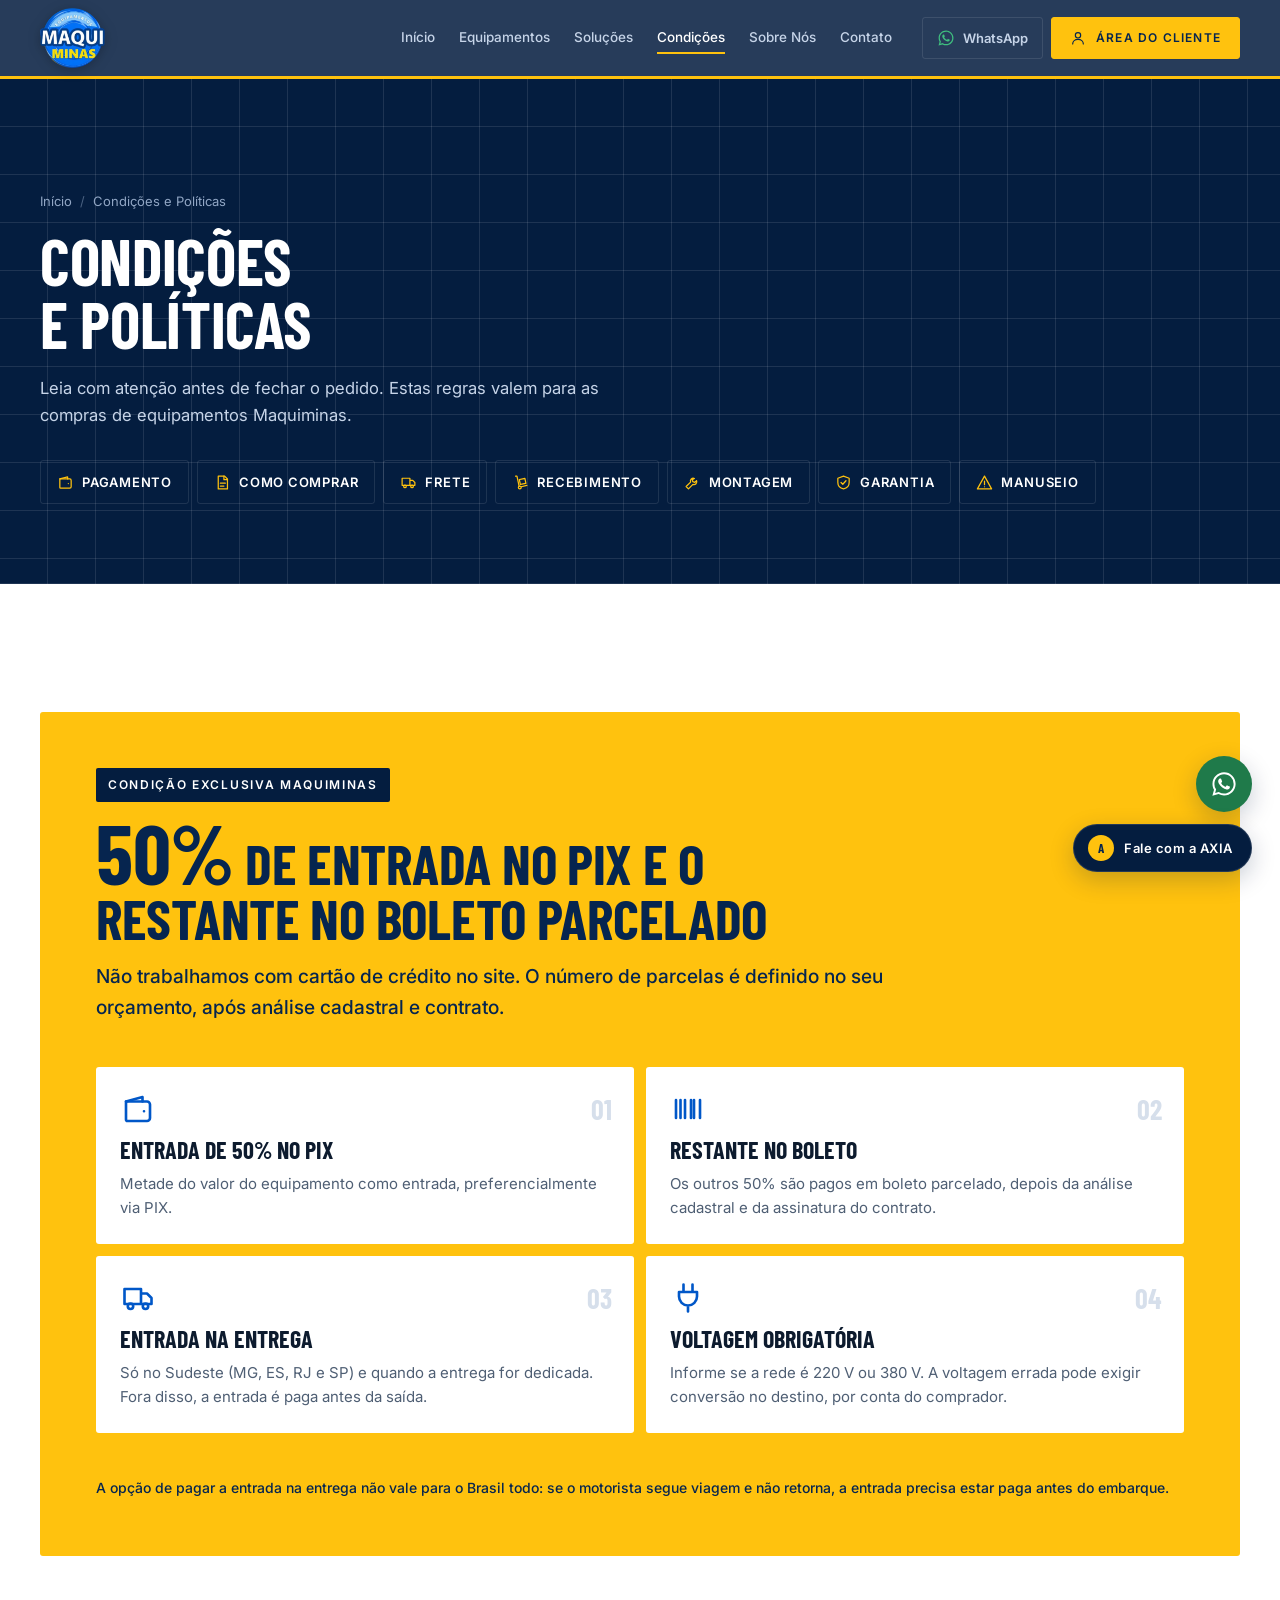
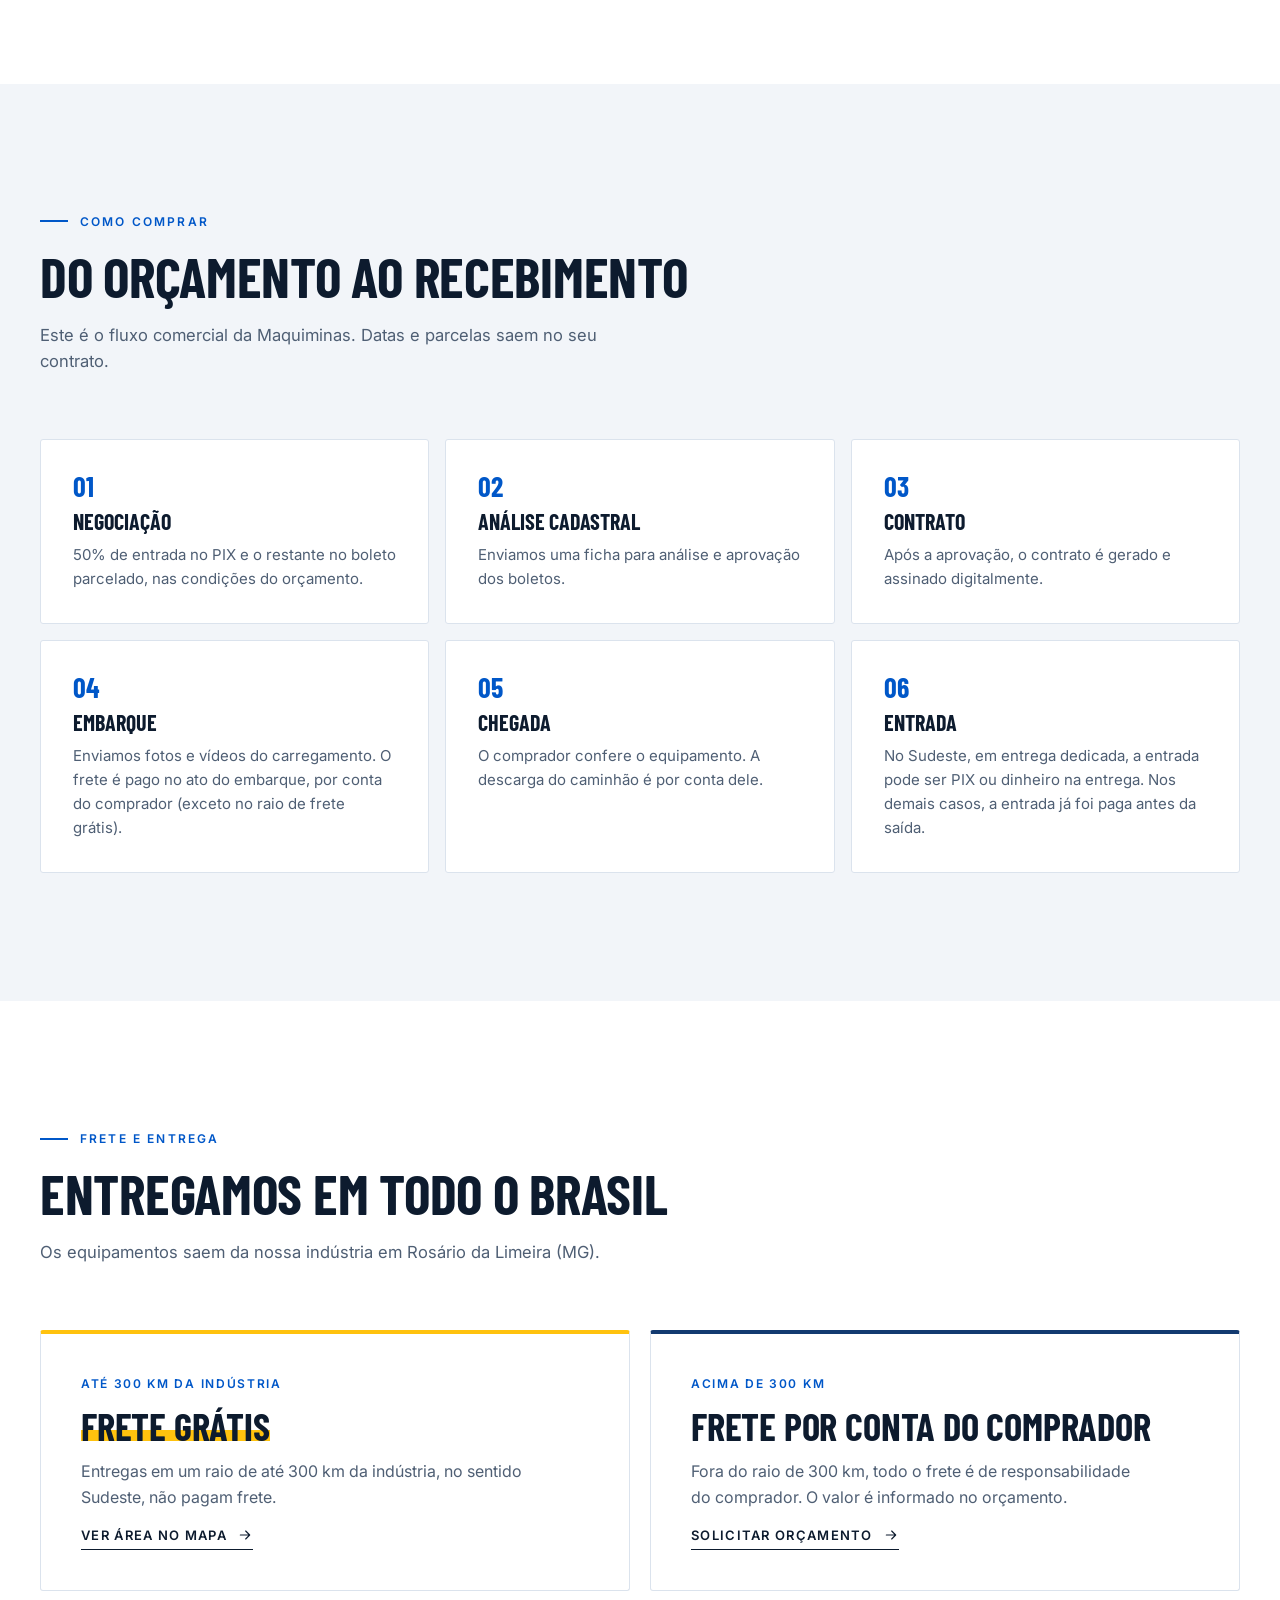
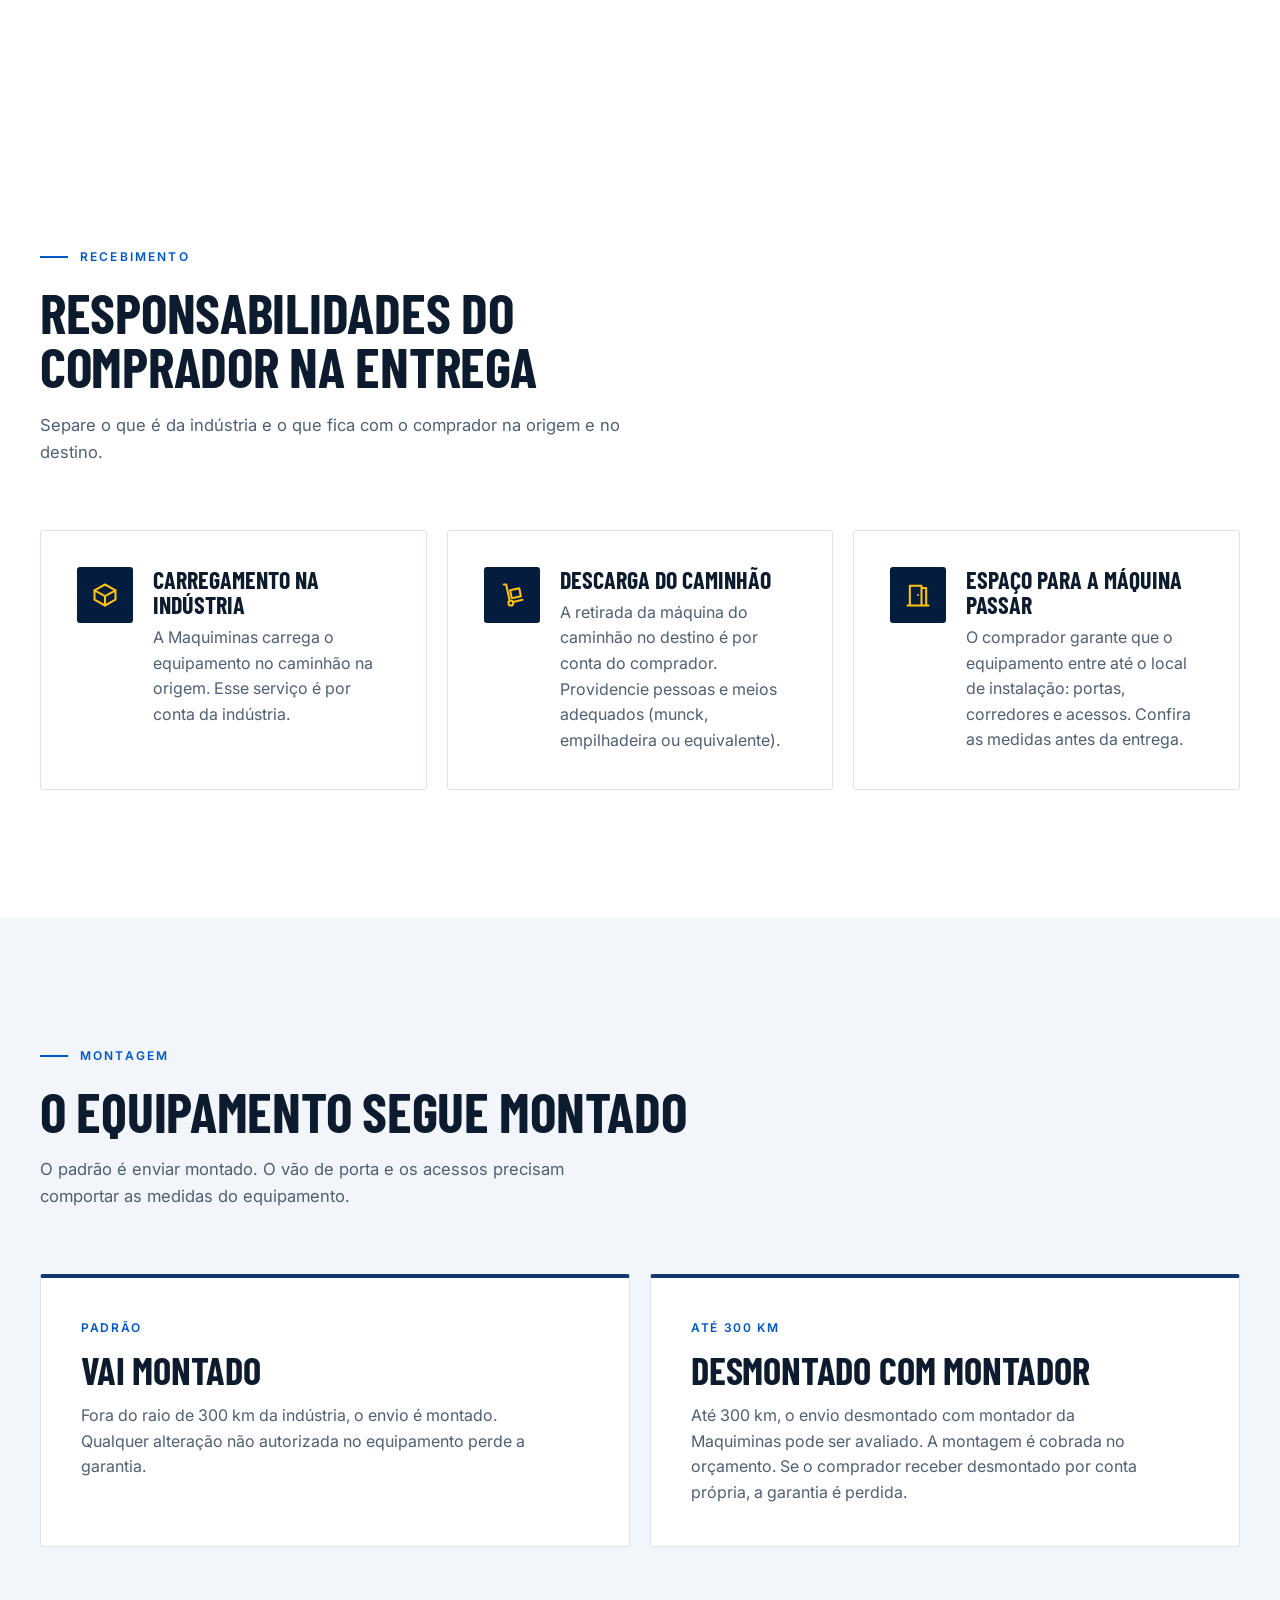
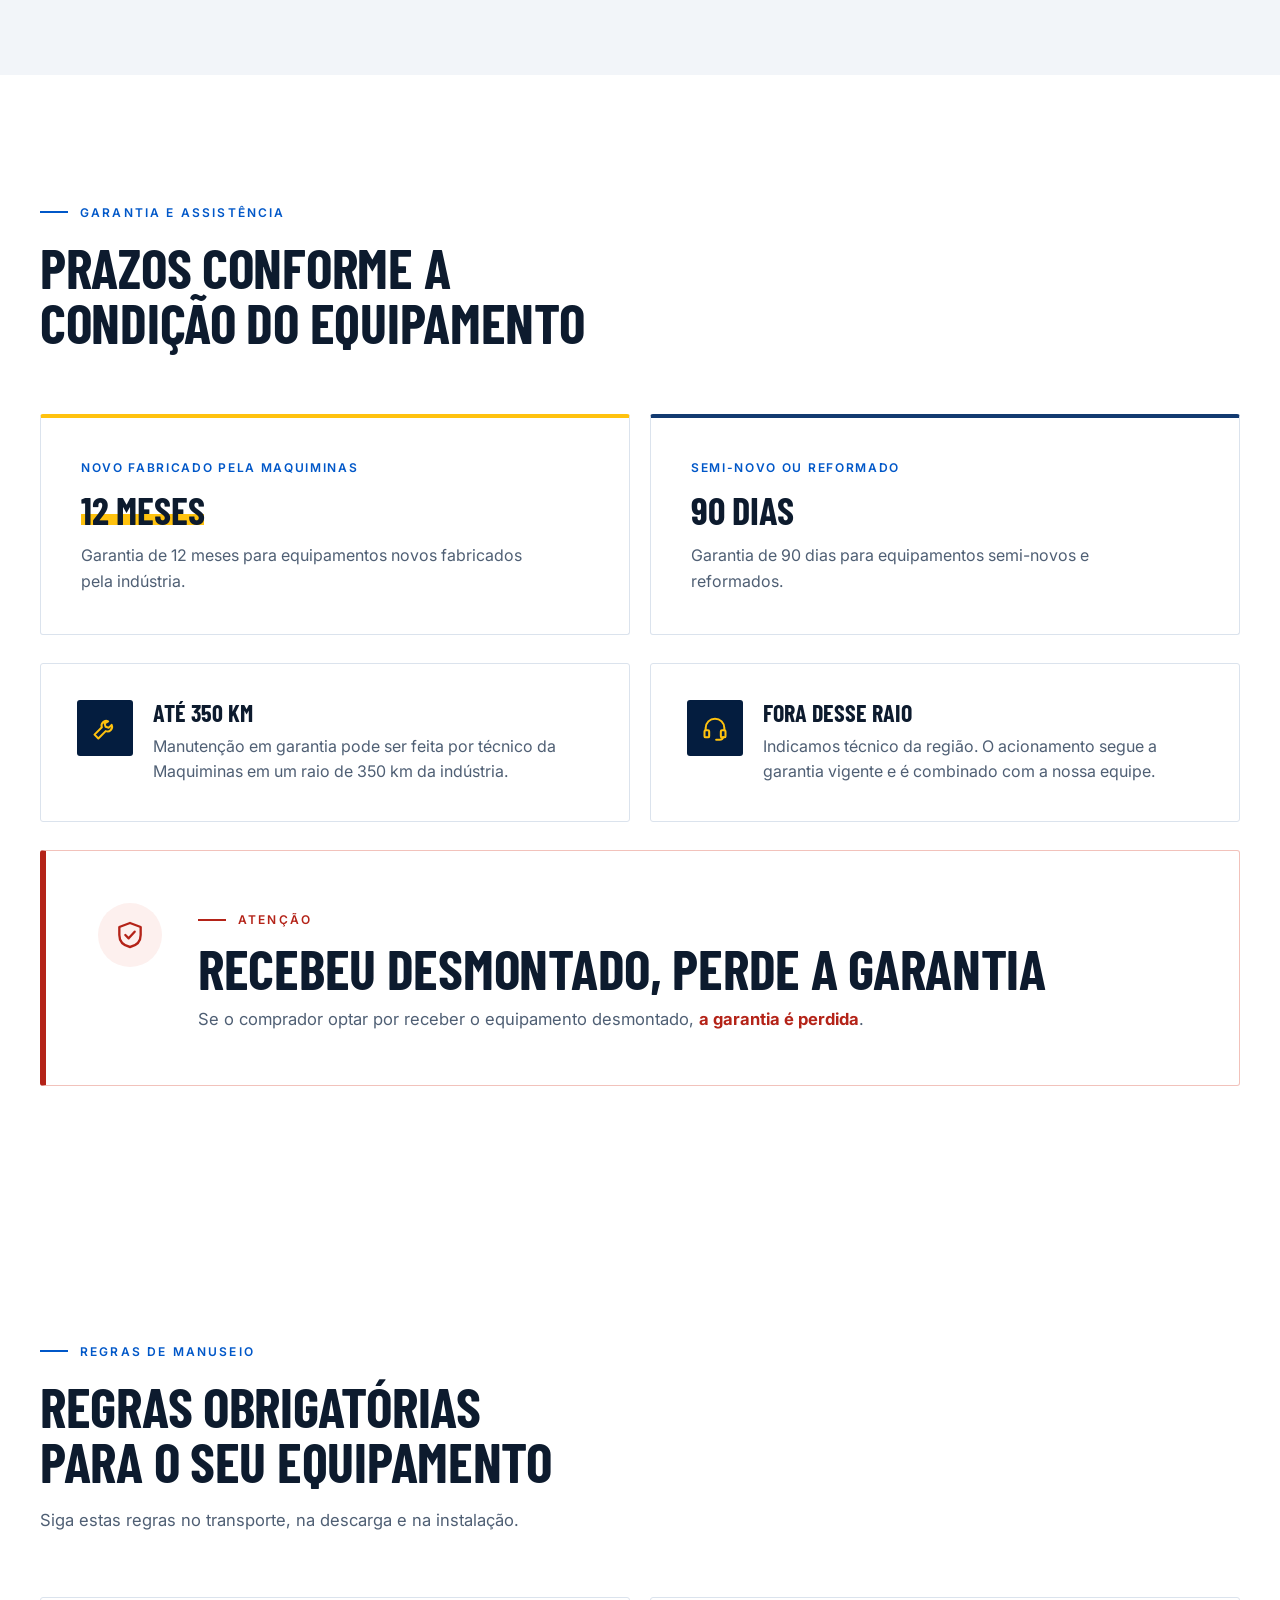
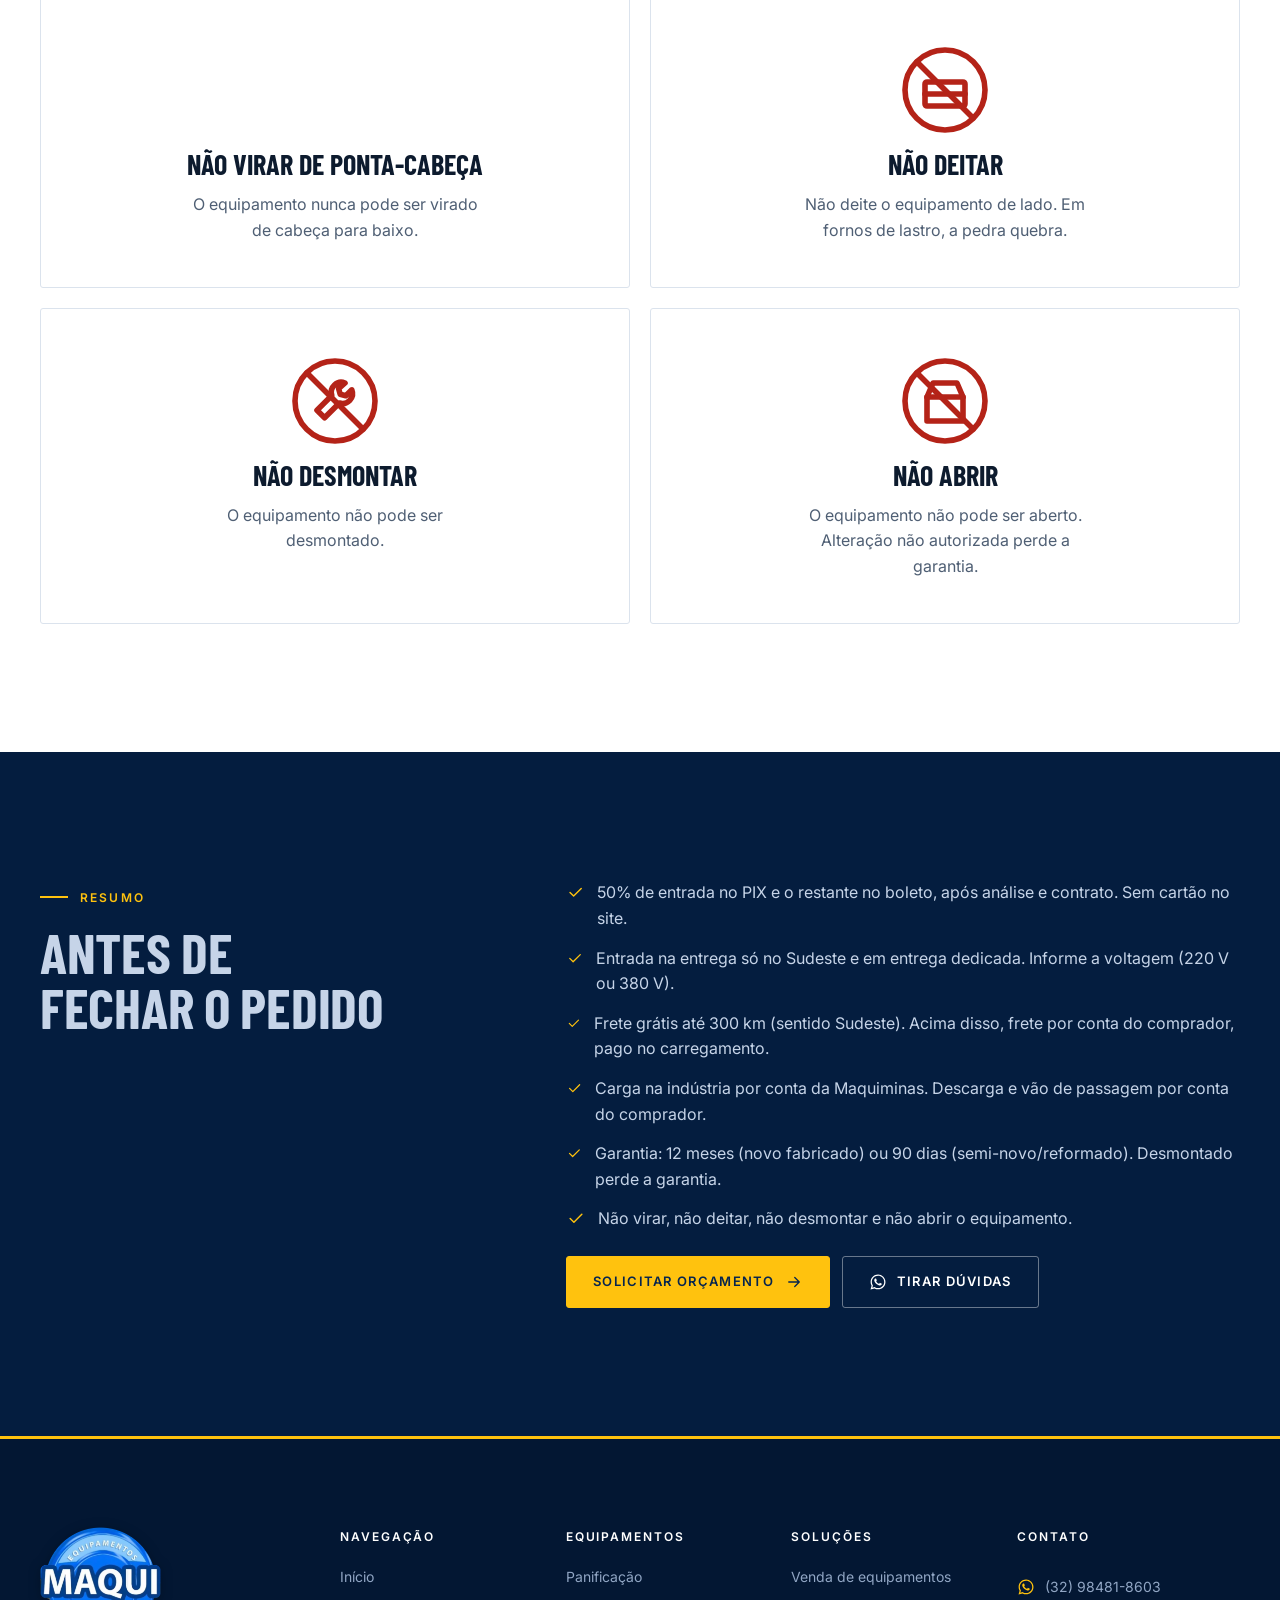
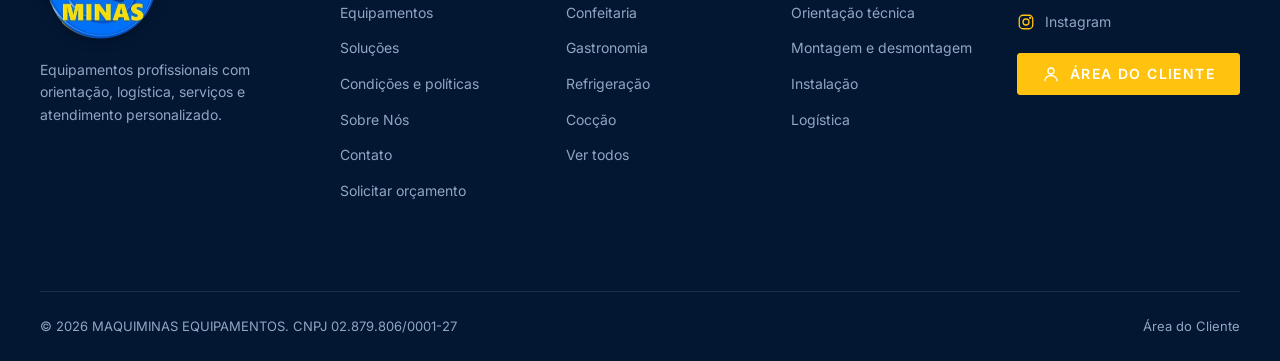
==== commit 76c8e226: "Publica políticas comerciais, dados institucionais e catálogo demonstrativo, sem mídia de reunião. C" ====
--- a/pages/condicoes.html
+++ b/pages/condicoes.html
@@ -4,7 +4,7 @@
   <meta charset="utf-8">
   <meta name="viewport" content="width=device-width, initial-scale=1">
   <title>Condições e Políticas | Maquiminas Equipamentos</title>
-  <meta name="description" content="Condições de pagamento, frete, recebimento, garantia e regras de manuseio dos equipamentos Maquiminas: 50% de entrada, restante no boleto parcelado e frete grátis até 300 km da indústria.">
+  <meta name="description" content="Condições Maquiminas: 50% no PIX e boleto parcelado, entrada na entrega só no Sudeste, frete grátis até 300 km, garantia e regras de manuseio.">
   <meta name="theme-color" content="#041d3f">
   <link rel="icon" href="../assets/icons/favicon.png" type="image/png">
   <link rel="apple-touch-icon" href="../assets/icons/apple-touch-icon.png">
@@ -65,11 +65,13 @@
           <li aria-current="page">Condições e Políticas</li>
         </ol>
         <h1 class="display h1">Condições e políticas</h1>
-        <p class="lead">Leia com atenção antes de fechar o seu pedido. Estas regras valem para todas as compras de equipamentos Maquiminas.</p>
+        <p class="lead">Leia com atenção antes de fechar o pedido. Estas regras valem para as compras de equipamentos Maquiminas.</p>
         <nav class="policy-nav" aria-label="Seções desta página">
           <a href="#pagamento"><span data-icon="wallet"></span>Pagamento</a>
+          <a href="#compra"><span data-icon="doc"></span>Como comprar</a>
           <a href="#frete"><span data-icon="truck"></span>Frete</a>
           <a href="#recebimento"><span data-icon="dolly"></span>Recebimento</a>
+          <a href="#montagem"><span data-icon="wrench"></span>Montagem</a>
           <a href="#garantia"><span data-icon="shield"></span>Garantia</a>
           <a href="#manuseio"><span data-icon="alert"></span>Manuseio</a>
         </nav>
@@ -82,36 +84,61 @@
         <div class="pay reveal">
           <div class="pay__intro">
             <span class="pay__badge">Condição exclusiva Maquiminas</span>
-            <h2 id="pay-title" class="display h2"><span class="pay__big">50%</span> de entrada e o restante no boleto parcelado</h2>
-            <p>E você ainda pode pagar a entrada somente na entrega do equipamento.</p>
+            <h2 id="pay-title" class="display h2"><span class="pay__big">50%</span> de entrada no PIX e o restante no boleto parcelado</h2>
+            <p>Não trabalhamos com cartão de crédito no site. O número de parcelas é definido no seu orçamento, após análise cadastral e contrato.</p>
           </div>
           <ol class="pay__steps">
             <li>
               <span class="pay__num">01</span>
               <span data-icon="wallet"></span>
-              <h3>Entrada de 50%</h3>
-              <p>Metade do valor do equipamento como entrada.</p>
+              <h3>Entrada de 50% no PIX</h3>
+              <p>Metade do valor do equipamento como entrada, preferencialmente via PIX.</p>
             </li>
             <li>
               <span class="pay__num">02</span>
-              <span data-icon="truck"></span>
-              <h3>Entrada na entrega</h3>
-              <p>A entrada pode ser paga no momento da entrega.</p>
+              <span data-icon="barcode"></span>
+              <h3>Restante no boleto</h3>
+              <p>Os outros 50% são pagos em boleto parcelado, depois da análise cadastral e da assinatura do contrato.</p>
             </li>
             <li>
               <span class="pay__num">03</span>
-              <span data-icon="barcode"></span>
-              <h3>Restante no boleto</h3>
-              <p>Os outros 50% são pagos em boleto parcelado.</p>
+              <span data-icon="truck"></span>
+              <h3>Entrada na entrega</h3>
+              <p>Só no Sudeste (MG, ES, RJ e SP) e quando a entrega for dedicada. Fora disso, a entrada é paga antes da saída.</p>
+            </li>
+            <li>
+              <span class="pay__num">04</span>
+              <span data-icon="plug"></span>
+              <h3>Voltagem obrigatória</h3>
+              <p>Informe se a rede é 220 V ou 380 V. A voltagem errada pode exigir conversão no destino, por conta do comprador.</p>
             </li>
           </ol>
-          <p class="pay__note">O número de parcelas e as datas de vencimento são definidos no seu orçamento.</p>
-        </div>
+          <p class="pay__note">A opção de pagar a entrada na entrega não vale para o Brasil todo: se o motorista segue viagem e não retorna, a entrada precisa estar paga antes do embarque.</p>
+        </div>
+      </div>
+    </section>
+
+    <!-- COMO COMPRAR -->
+    <section class="section section--muted" id="compra" aria-labelledby="buy-title">
+      <div class="container">
+        <div class="section-head reveal">
+          <span class="eyebrow">Como comprar</span>
+          <h2 id="buy-title" class="display h2">Do orçamento ao recebimento</h2>
+          <p class="lead">Este é o fluxo comercial da Maquiminas. Datas e parcelas saem no seu contrato.</p>
+        </div>
+        <ol class="buy-flow">
+          <li class="reveal"><span>01</span><h3>Negociação</h3><p>50% de entrada no PIX e o restante no boleto parcelado, nas condições do orçamento.</p></li>
+          <li class="reveal" style="--delay:.05s"><span>02</span><h3>Análise cadastral</h3><p>Enviamos uma ficha para análise e aprovação dos boletos.</p></li>
+          <li class="reveal" style="--delay:.1s"><span>03</span><h3>Contrato</h3><p>Após a aprovação, o contrato é gerado e assinado digitalmente.</p></li>
+          <li class="reveal"><span>04</span><h3>Embarque</h3><p>Enviamos fotos e vídeos do carregamento. O frete é pago no ato do embarque, por conta do comprador (exceto no raio de frete grátis).</p></li>
+          <li class="reveal" style="--delay:.05s"><span>05</span><h3>Chegada</h3><p>O comprador confere o equipamento. A descarga do caminhão é por conta dele.</p></li>
+          <li class="reveal" style="--delay:.1s"><span>06</span><h3>Entrada</h3><p>No Sudeste, em entrega dedicada, a entrada pode ser PIX ou dinheiro na entrega. Nos demais casos, a entrada já foi paga antes da saída.</p></li>
+        </ol>
       </div>
     </section>
 
     <!-- FRETE -->
-    <section class="section section--muted" id="frete" aria-labelledby="ship-title">
+    <section class="section" id="frete" aria-labelledby="ship-title">
       <div class="container">
         <div class="section-head reveal">
           <span class="eyebrow">Frete e entrega</span>
@@ -141,35 +168,97 @@
         <div class="section-head reveal">
           <span class="eyebrow">Recebimento</span>
           <h2 id="recv-title" class="display h2">Responsabilidades do comprador na entrega</h2>
-          <p class="lead">Prepare o local antes da chegada do equipamento. Estes itens são de responsabilidade do comprador:</p>
+          <p class="lead">Separe o que é da indústria e o que fica com o comprador na origem e no destino.</p>
         </div>
         <div class="duty">
           <article class="duty__item reveal">
+            <span class="duty__icon" data-icon="box"></span>
+            <div>
+              <h3>Carregamento na indústria</h3>
+              <p>A Maquiminas carrega o equipamento no caminhão na origem. Esse serviço é por conta da indústria.</p>
+            </div>
+          </article>
+          <article class="duty__item reveal" style="--delay:.06s">
             <span class="duty__icon" data-icon="dolly"></span>
             <div>
               <h3>Descarga do caminhão</h3>
-              <p>A retirada da máquina do caminhão de entrega é por conta do comprador. Providencie pessoas e meios adequados para a descarga.</p>
+              <p>A retirada da máquina do caminhão no destino é por conta do comprador. Providencie pessoas e meios adequados (munck, empilhadeira ou equivalente).</p>
+            </div>
+          </article>
+          <article class="duty__item reveal" style="--delay:.12s">
+            <span class="duty__icon" data-icon="door"></span>
+            <div>
+              <h3>Espaço para a máquina passar</h3>
+              <p>O comprador garante que o equipamento entre até o local de instalação: portas, corredores e acessos. Confira as medidas antes da entrega.</p>
+            </div>
+          </article>
+        </div>
+      </div>
+    </section>
+
+    <!-- MONTAGEM -->
+    <section class="section section--muted" id="montagem" aria-labelledby="asm-title">
+      <div class="container">
+        <div class="section-head reveal">
+          <span class="eyebrow">Montagem</span>
+          <h2 id="asm-title" class="display h2">O equipamento segue montado</h2>
+          <p class="lead">O padrão é enviar montado. O vão de porta e os acessos precisam comportar as medidas do equipamento.</p>
+        </div>
+        <div class="ship">
+          <article class="ship__card reveal">
+            <span class="ship__tag">Padrão</span>
+            <h3 class="display">Vai montado</h3>
+            <p>Fora do raio de 300 km da indústria, o envio é montado. Qualquer alteração não autorizada no equipamento perde a garantia.</p>
+          </article>
+          <article class="ship__card reveal" style="--delay:.08s">
+            <span class="ship__tag">Até 300 km</span>
+            <h3 class="display">Desmontado com montador</h3>
+            <p>Até 300 km, o envio desmontado com montador da Maquiminas pode ser avaliado. A montagem é cobrada no orçamento. Se o comprador receber desmontado por conta própria, a garantia é perdida.</p>
+          </article>
+        </div>
+      </div>
+    </section>
+
+    <!-- GARANTIA -->
+    <section class="section" id="garantia" aria-labelledby="war-title">
+      <div class="container">
+        <div class="section-head reveal">
+          <span class="eyebrow">Garantia e assistência</span>
+          <h2 id="war-title" class="display h2">Prazos conforme a condição do equipamento</h2>
+        </div>
+        <div class="ship" style="margin-bottom:28px">
+          <article class="ship__card ship__card--free reveal">
+            <span class="ship__tag">Novo fabricado pela Maquiminas</span>
+            <h3 class="display">12 meses</h3>
+            <p>Garantia de 12 meses para equipamentos novos fabricados pela indústria.</p>
+          </article>
+          <article class="ship__card reveal" style="--delay:.08s">
+            <span class="ship__tag">Semi-novo ou reformado</span>
+            <h3 class="display">90 dias</h3>
+            <p>Garantia de 90 dias para equipamentos semi-novos e reformados.</p>
+          </article>
+        </div>
+        <div class="duty duty--2" style="margin-bottom:28px">
+          <article class="duty__item reveal">
+            <span class="duty__icon" data-icon="wrench"></span>
+            <div>
+              <h3>Até 350 km</h3>
+              <p>Manutenção em garantia pode ser feita por técnico da Maquiminas em um raio de 350 km da indústria.</p>
             </div>
           </article>
           <article class="duty__item reveal" style="--delay:.08s">
-            <span class="duty__icon" data-icon="door"></span>
-            <div>
-              <h3>Espaço para a máquina passar</h3>
-              <p>O comprador deve garantir que o equipamento passe até o local de instalação dentro da loja: portas, corredores e acessos. Confira as medidas antes da entrega.</p>
-            </div>
-          </article>
-        </div>
-      </div>
-    </section>
-
-    <!-- GARANTIA -->
-    <section class="section section--muted" id="garantia" aria-labelledby="war-title">
-      <div class="container">
+            <span class="duty__icon" data-icon="headset"></span>
+            <div>
+              <h3>Fora desse raio</h3>
+              <p>Indicamos técnico da região. O acionamento segue a garantia vigente e é combinado com a nossa equipe.</p>
+            </div>
+          </article>
+        </div>
         <div class="warn reveal" role="note">
           <span class="warn__icon" data-icon="shield"></span>
           <div>
-            <span class="eyebrow">Garantia</span>
-            <h2 id="war-title" class="display h2">Recebeu desmontado, perde a garantia</h2>
+            <span class="eyebrow">Atenção</span>
+            <h2 class="display h2">Recebeu desmontado, perde a garantia</h2>
             <p>Se o comprador optar por receber o equipamento desmontado, <strong>a garantia é perdida</strong>.</p>
           </div>
         </div>
@@ -191,14 +280,19 @@
             <p>O equipamento nunca pode ser virado de cabeça para baixo.</p>
           </li>
           <li class="rule reveal" style="--delay:.06s">
+            <span class="rule__icon" data-icon="no-lay"></span>
+            <h3>Não deitar</h3>
+            <p>Não deite o equipamento de lado. Em fornos de lastro, a pedra quebra.</p>
+          </li>
+          <li class="rule reveal" style="--delay:.12s">
             <span class="rule__icon" data-icon="no-disassemble"></span>
             <h3>Não desmontar</h3>
             <p>O equipamento não pode ser desmontado.</p>
           </li>
-          <li class="rule reveal" style="--delay:.12s">
+          <li class="rule reveal">
             <span class="rule__icon" data-icon="no-open"></span>
             <h3>Não abrir</h3>
-            <p>O equipamento não pode ser aberto.</p>
+            <p>O equipamento não pode ser aberto. Alteração não autorizada perde a garantia.</p>
           </li>
         </ul>
       </div>
@@ -212,11 +306,12 @@
           <h2 id="sum-title" class="display h2" style="margin-top:18px">Antes de fechar o pedido</h2>
         </div>
         <ul class="summary__list reveal" style="--delay:.08s">
-          <li><span data-icon="check"></span>50% de entrada, com opção de pagar na entrega, e o restante no boleto parcelado.</li>
-          <li><span data-icon="check"></span>Frete grátis até 300 km da indústria (sentido Sudeste). Acima disso, frete por conta do comprador.</li>
-          <li><span data-icon="check"></span>Descarga do caminhão e espaço de passagem da máquina por conta do comprador.</li>
-          <li><span data-icon="check"></span>Receber o equipamento desmontado implica a perda da garantia.</li>
-          <li><span data-icon="check"></span>Não virar de ponta-cabeça, não desmontar e não abrir o equipamento.</li>
+          <li><span data-icon="check"></span>50% de entrada no PIX e o restante no boleto, após análise e contrato. Sem cartão no site.</li>
+          <li><span data-icon="check"></span>Entrada na entrega só no Sudeste e em entrega dedicada. Informe a voltagem (220 V ou 380 V).</li>
+          <li><span data-icon="check"></span>Frete grátis até 300 km (sentido Sudeste). Acima disso, frete por conta do comprador, pago no carregamento.</li>
+          <li><span data-icon="check"></span>Carga na indústria por conta da Maquiminas. Descarga e vão de passagem por conta do comprador.</li>
+          <li><span data-icon="check"></span>Garantia: 12 meses (novo fabricado) ou 90 dias (semi-novo/reformado). Desmontado perde a garantia.</li>
+          <li><span data-icon="check"></span>Não virar, não deitar, não desmontar e não abrir o equipamento.</li>
         </ul>
         <div class="btn-row reveal" style="--delay:.12s">
           <a class="btn" href="orcamento.html">Solicitar orçamento <span class="arrow" data-icon="arrow"></span></a>
@@ -278,7 +373,7 @@
         </div>
       </div>
       <div class="footer-bottom">
-        <p>© <span data-year>2026</span> MAQUIMINAS EQUIPAMENTOS. Todos os direitos reservados.</p>
+        <p>© <span data-year>2026</span> MAQUIMINAS EQUIPAMENTOS. <span data-empresa-cnpj></span></p>
         <a href="https://saa-s-callinfo.vercel.app/login.html" data-config-link="areaCliente" target="_blank" rel="noopener">Área do Cliente</a>
       </div>
     </div>
--- a/css/policies.css
+++ b/css/policies.css
@@ -51,7 +51,7 @@
 .pay__intro p { font-size: clamp(1.05rem, 1.5vw, 1.25rem); font-weight: 500; }
 .pay__steps {
   display: grid;
-  grid-template-columns: repeat(3, minmax(0, 1fr));
+  grid-template-columns: repeat(2, minmax(0, 1fr));
   gap: 12px;
 }
 .pay__steps li {
@@ -79,6 +79,33 @@
 .pay__steps p { font-size: 15px; color: var(--c-muted); }
 .pay__note { font-size: 14px; font-weight: 500; }
 
+.buy-flow {
+  display: grid;
+  grid-template-columns: repeat(3, minmax(0, 1fr));
+  gap: 16px;
+  list-style: none;
+  margin: 0;
+  padding: 0;
+}
+.buy-flow li {
+  display: grid;
+  gap: 10px;
+  align-content: start;
+  padding: clamp(22px, 3vw, 32px);
+  border: 1px solid var(--c-line);
+  border-radius: var(--radius);
+  background: #fff;
+}
+.buy-flow li > span {
+  font-family: var(--f-display);
+  font-size: 28px;
+  font-weight: 700;
+  color: var(--c-accent);
+  line-height: 1;
+}
+.buy-flow h3 { font-family: var(--f-display); font-size: 22px; font-weight: 700; text-transform: uppercase; line-height: 1.05; }
+.buy-flow p { font-size: 15px; color: var(--c-muted); }
+
 /* ---------- Frete ---------- */
 .ship {
   display: grid;
@@ -105,9 +132,10 @@
 /* ---------- Recebimento ---------- */
 .duty {
   display: grid;
-  grid-template-columns: repeat(2, minmax(0, 1fr));
-  gap: 20px;
-}
+  grid-template-columns: repeat(3, minmax(0, 1fr));
+  gap: 20px;
+}
+.duty--2 { grid-template-columns: repeat(2, minmax(0, 1fr)); }
 .duty__item {
   display: flex;
   gap: 20px;
@@ -160,7 +188,7 @@
 /* ---------- Manuseio ---------- */
 .rules {
   display: grid;
-  grid-template-columns: repeat(3, minmax(0, 1fr));
+  grid-template-columns: repeat(2, minmax(0, 1fr));
   gap: 20px;
 }
 .rule {
@@ -191,7 +219,7 @@
 .summary .btn-row { grid-column: 2; }
 
 @media (max-width: 900px) {
-  .pay__steps, .ship, .duty, .rules, .summary { grid-template-columns: minmax(0, 1fr); }
+  .pay__steps, .ship, .duty, .duty--2, .rules, .summary, .buy-flow { grid-template-columns: minmax(0, 1fr); }
   .summary .btn-row { grid-column: auto; }
 }
 @media (max-width: 560px) {
--- a/css/footer.css
+++ b/css/footer.css
@@ -15,6 +15,7 @@
 .footer-brand { display: grid; gap: 20px; align-content: start; justify-items: start; }
 .footer-brand .brand { color: #fff; }
 .footer-brand p { font-size: 14px; max-width: 34ch; }
+.footer-bottom [data-empresa-cnpj] { white-space: nowrap; }
 .footer-col h2 {
   margin-bottom: 18px;
   font-size: 12px;
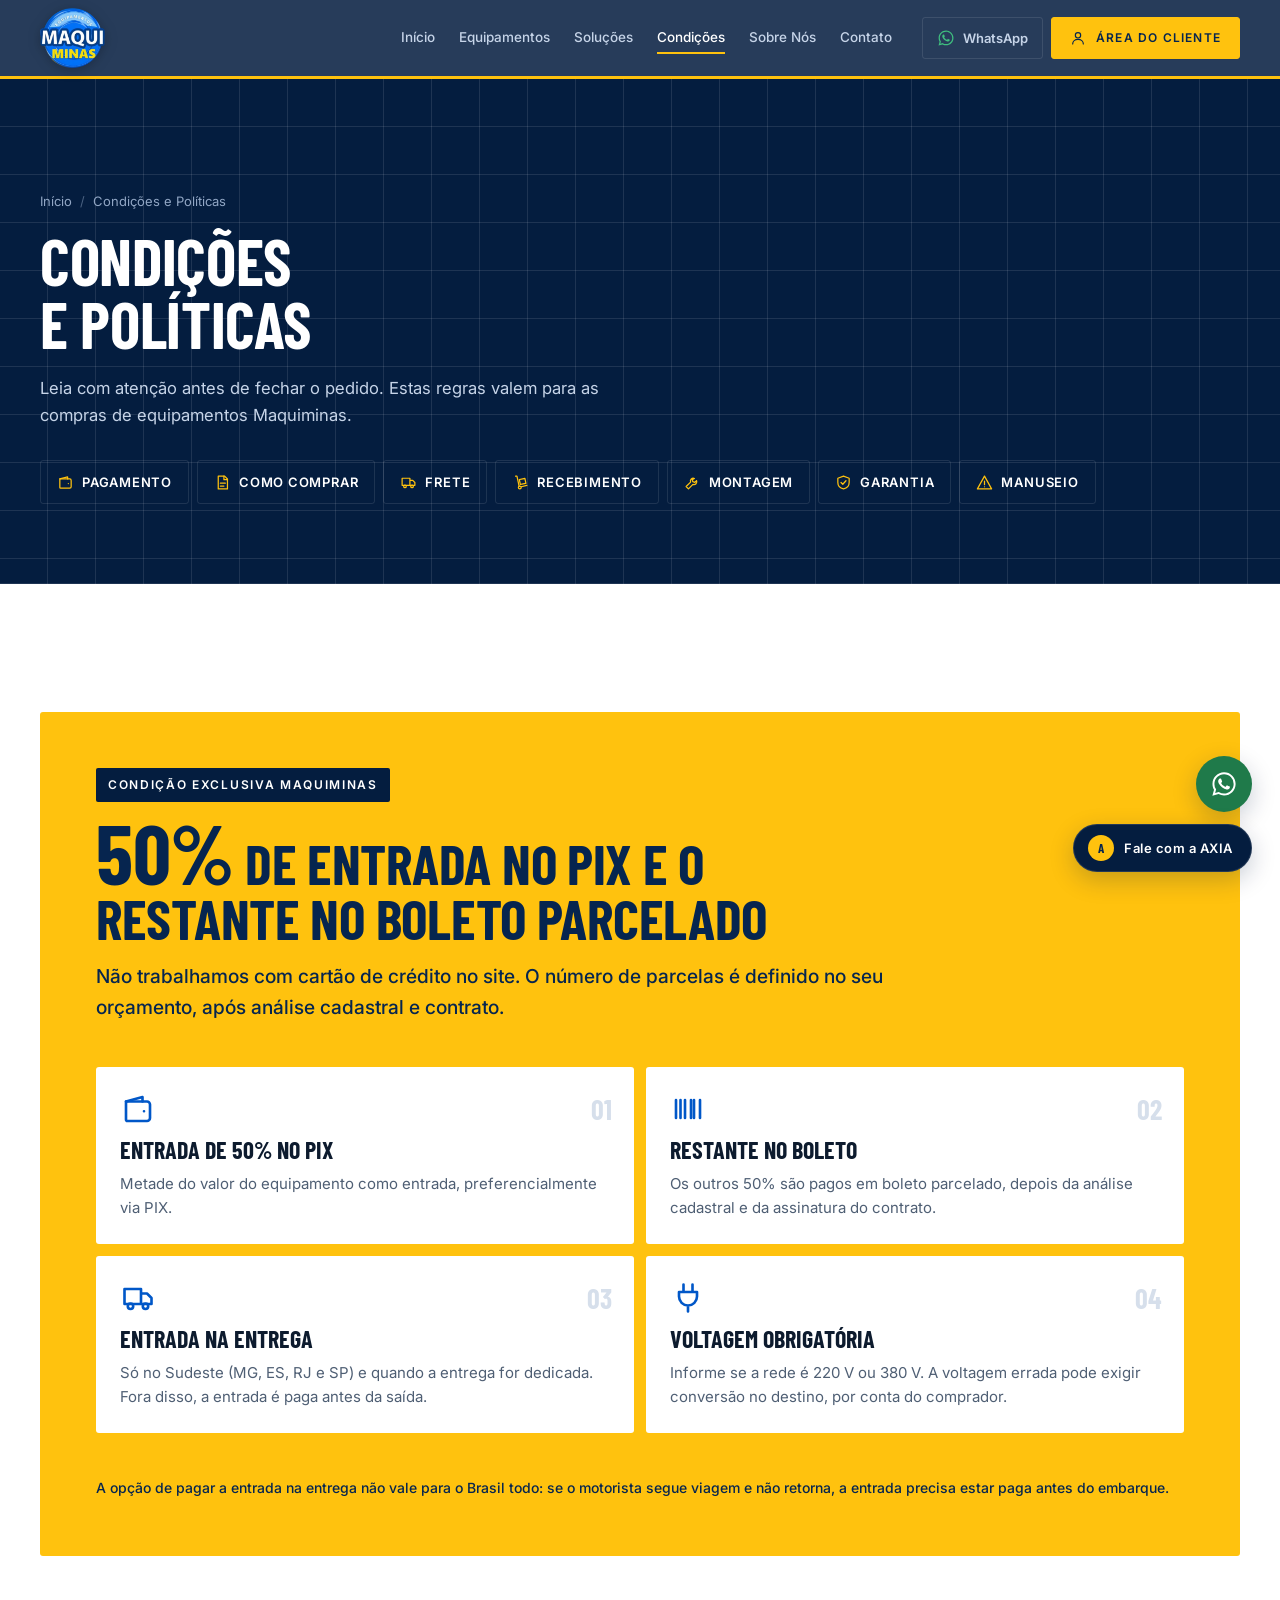
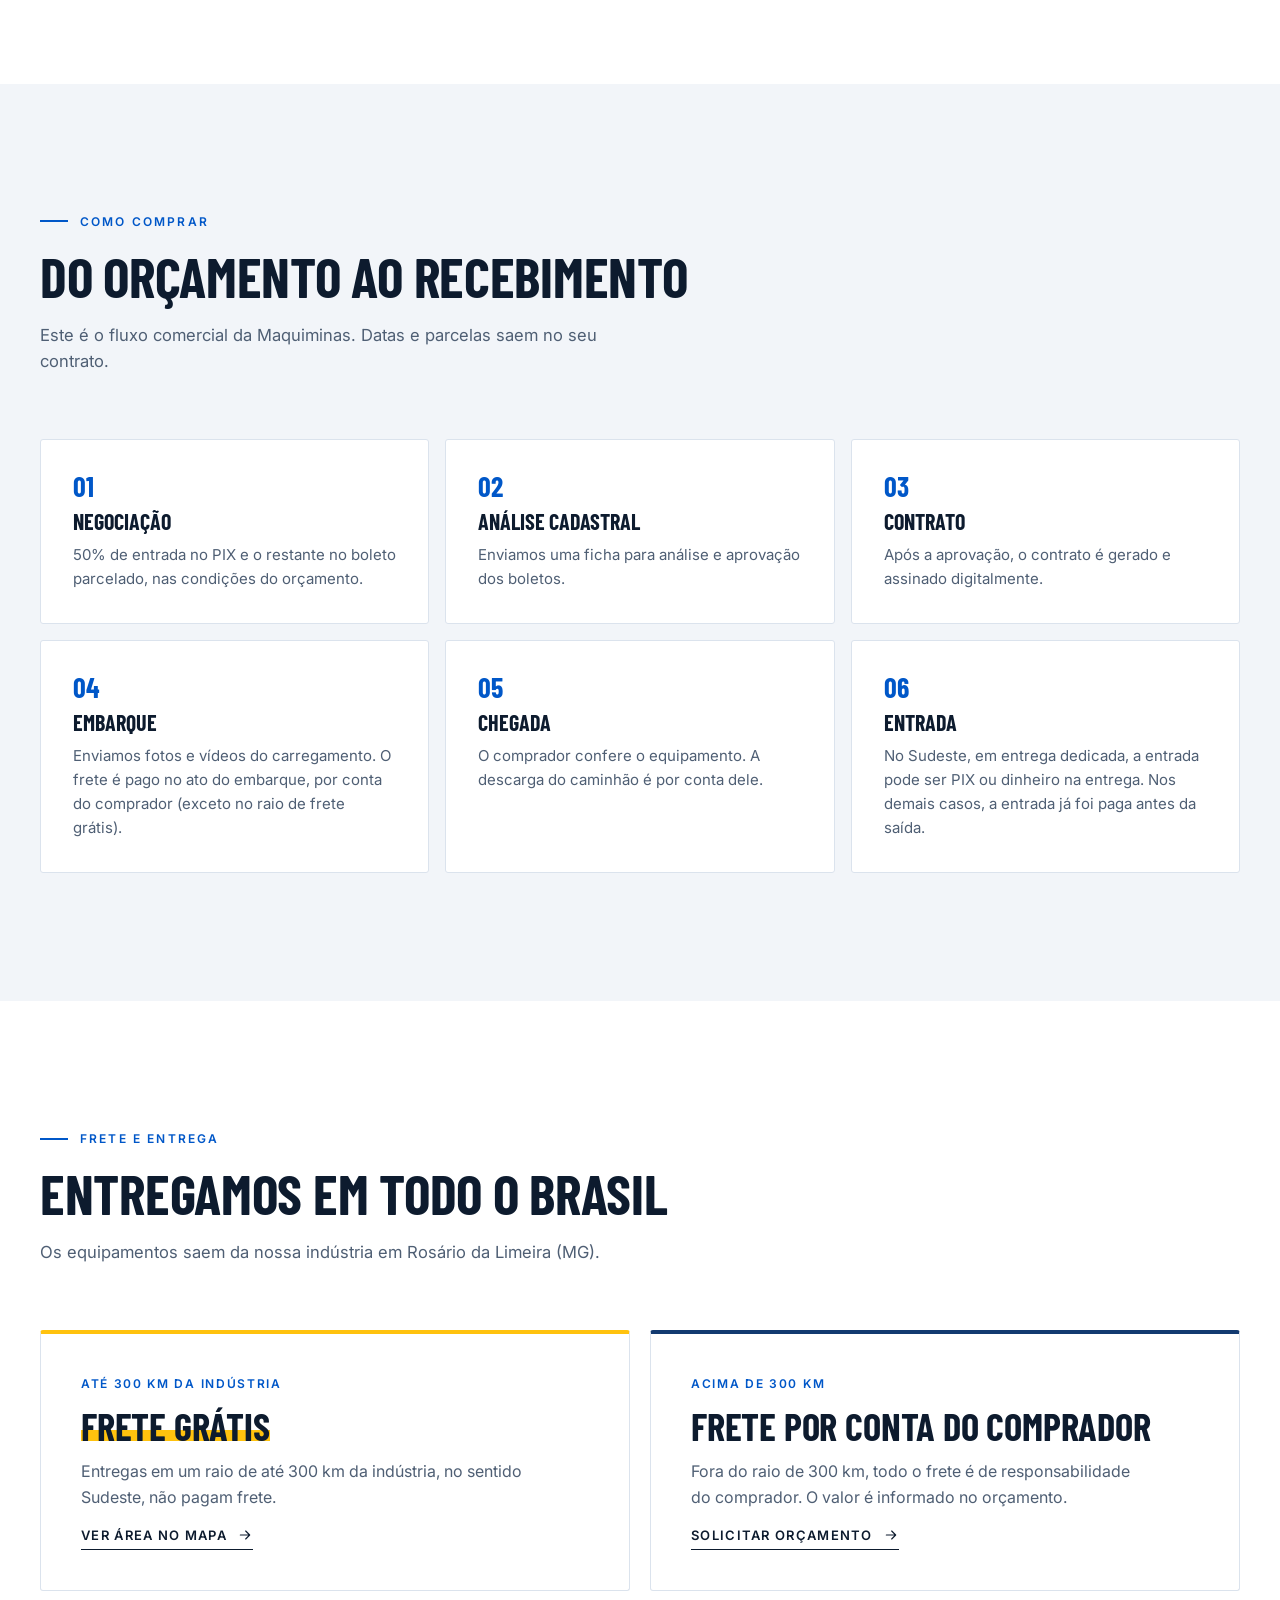
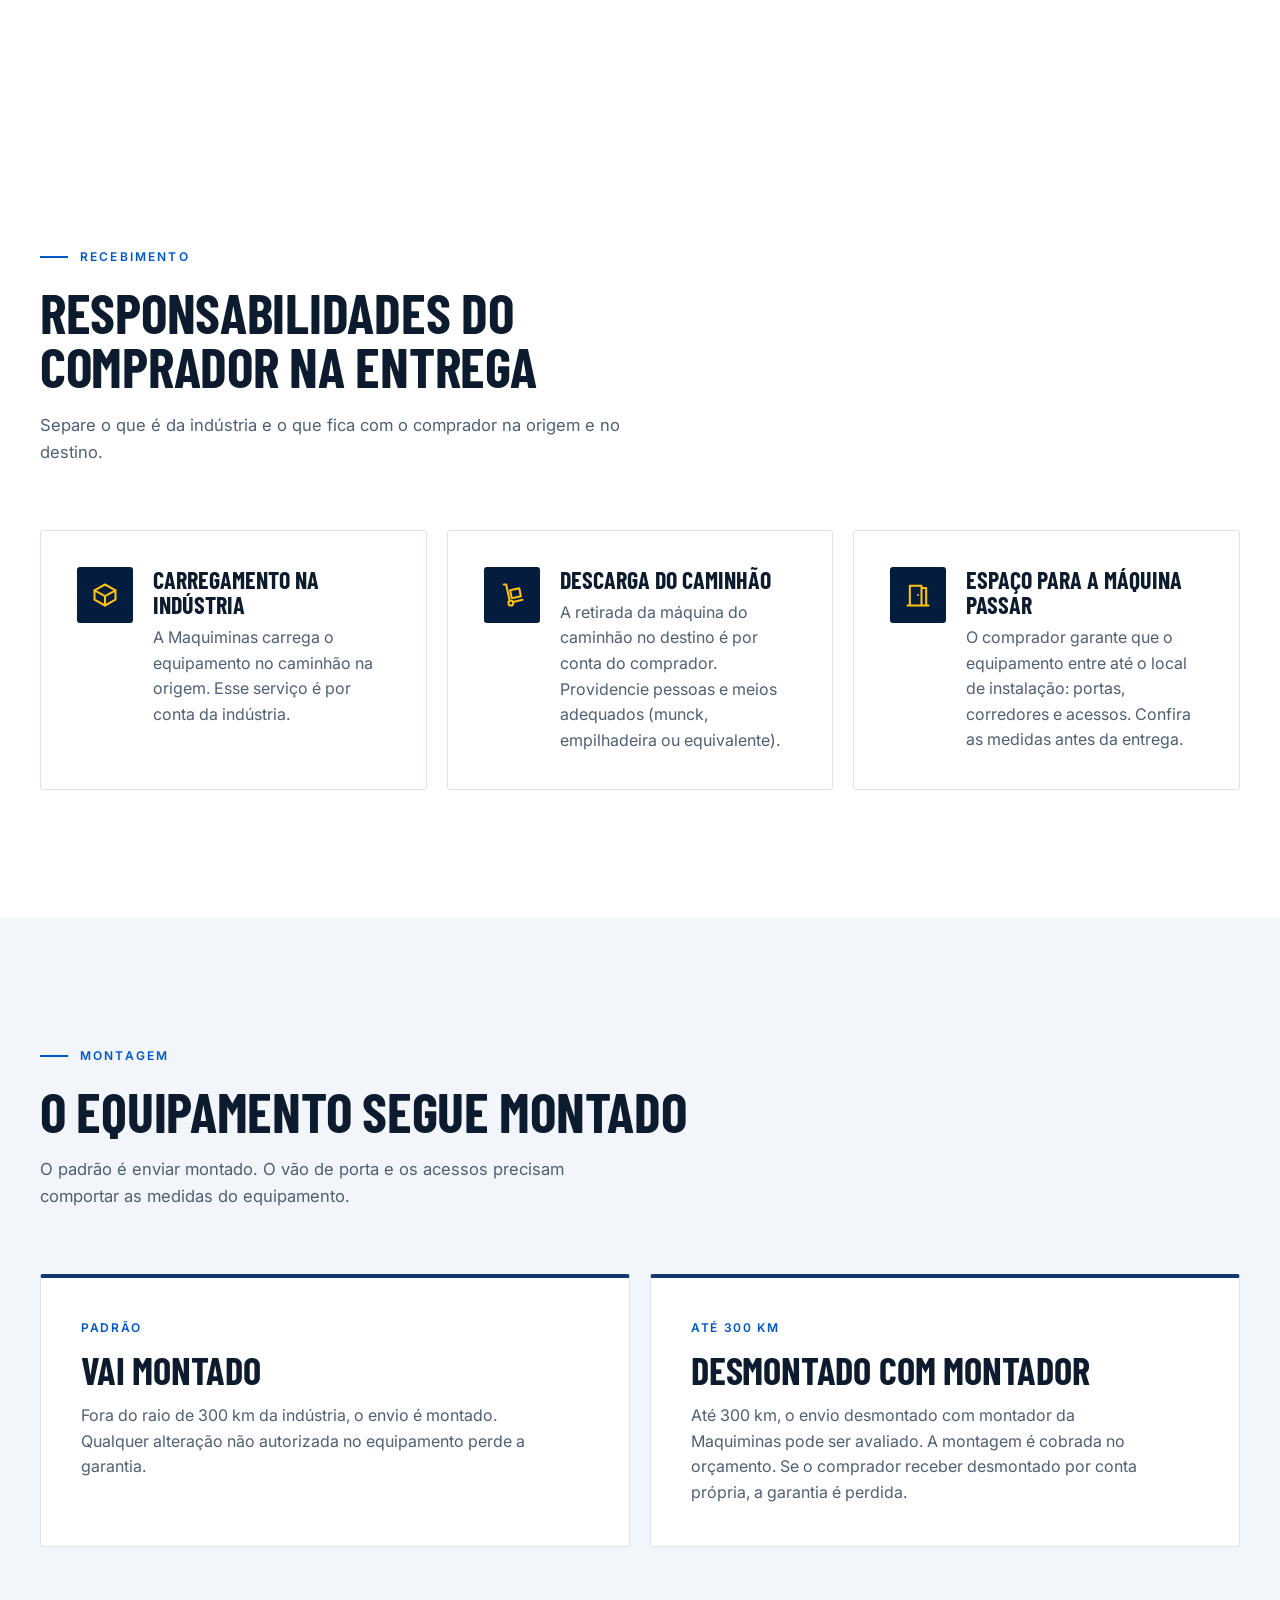
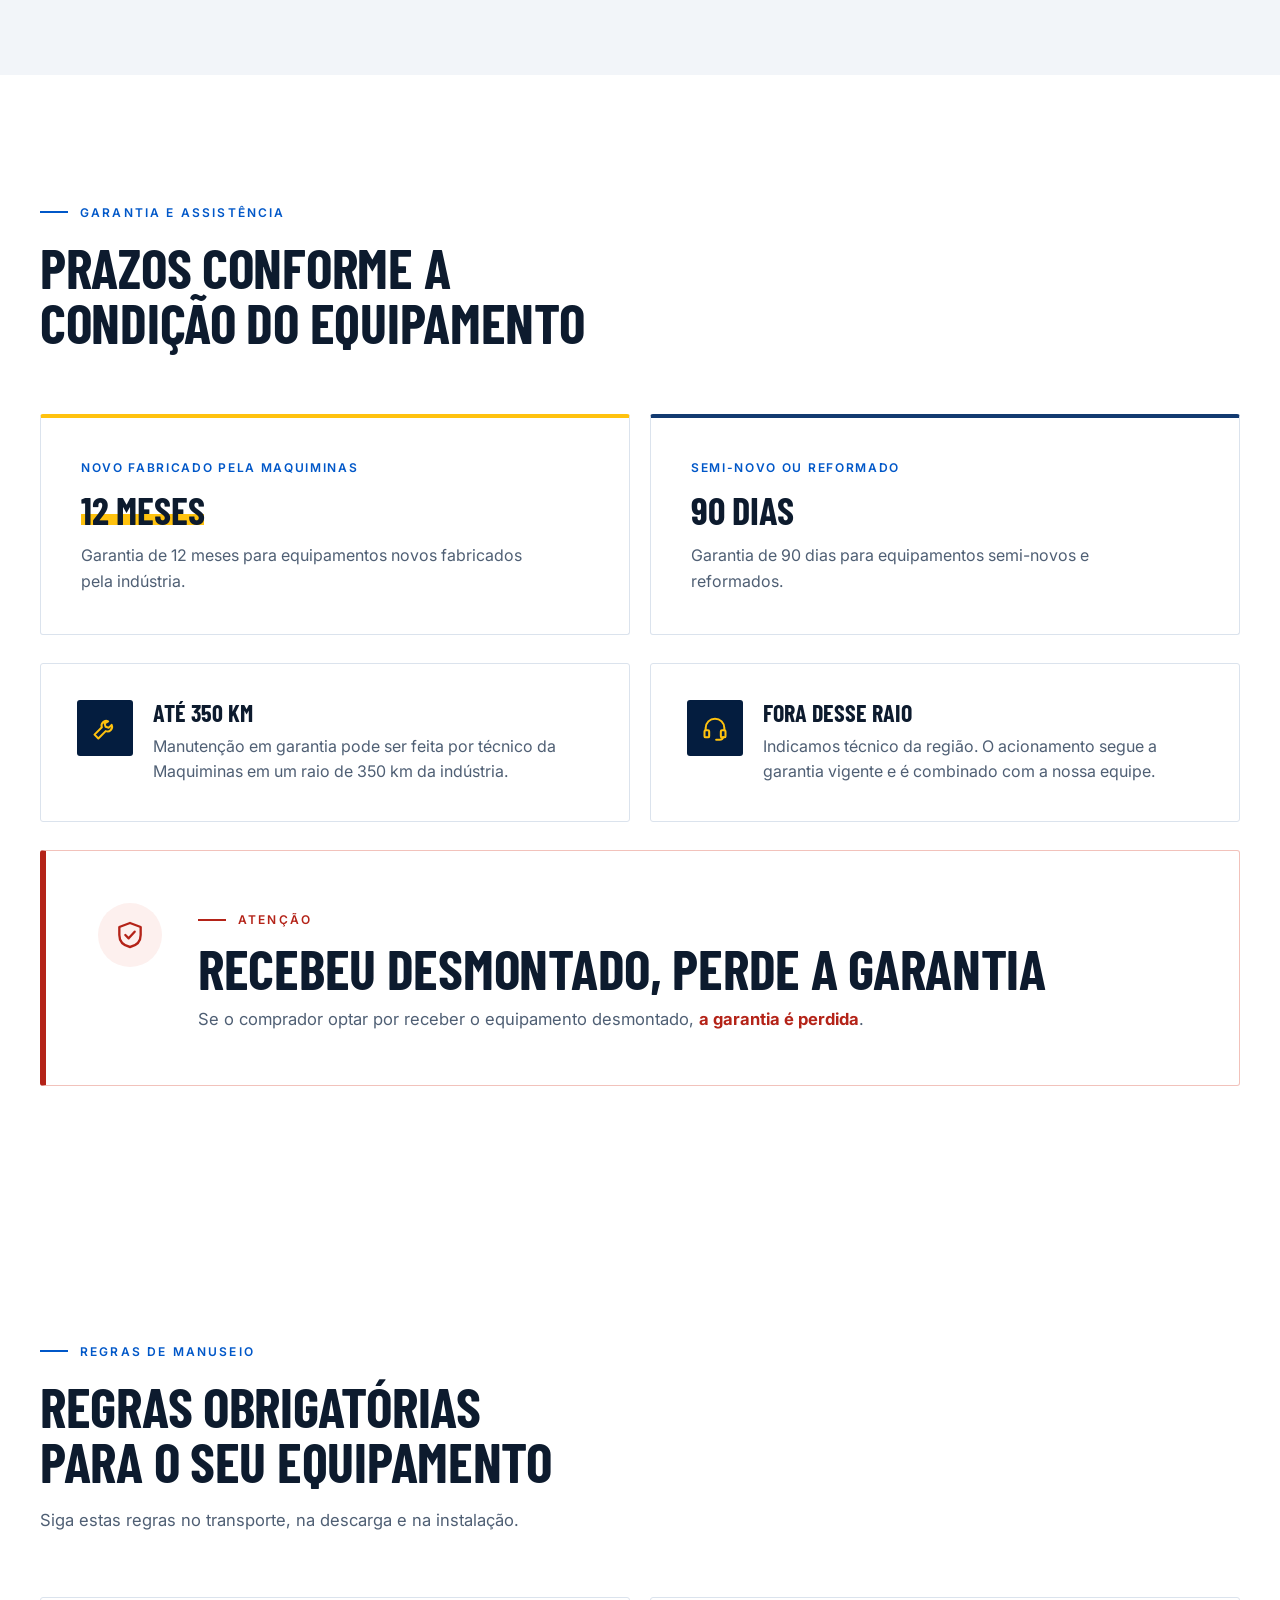
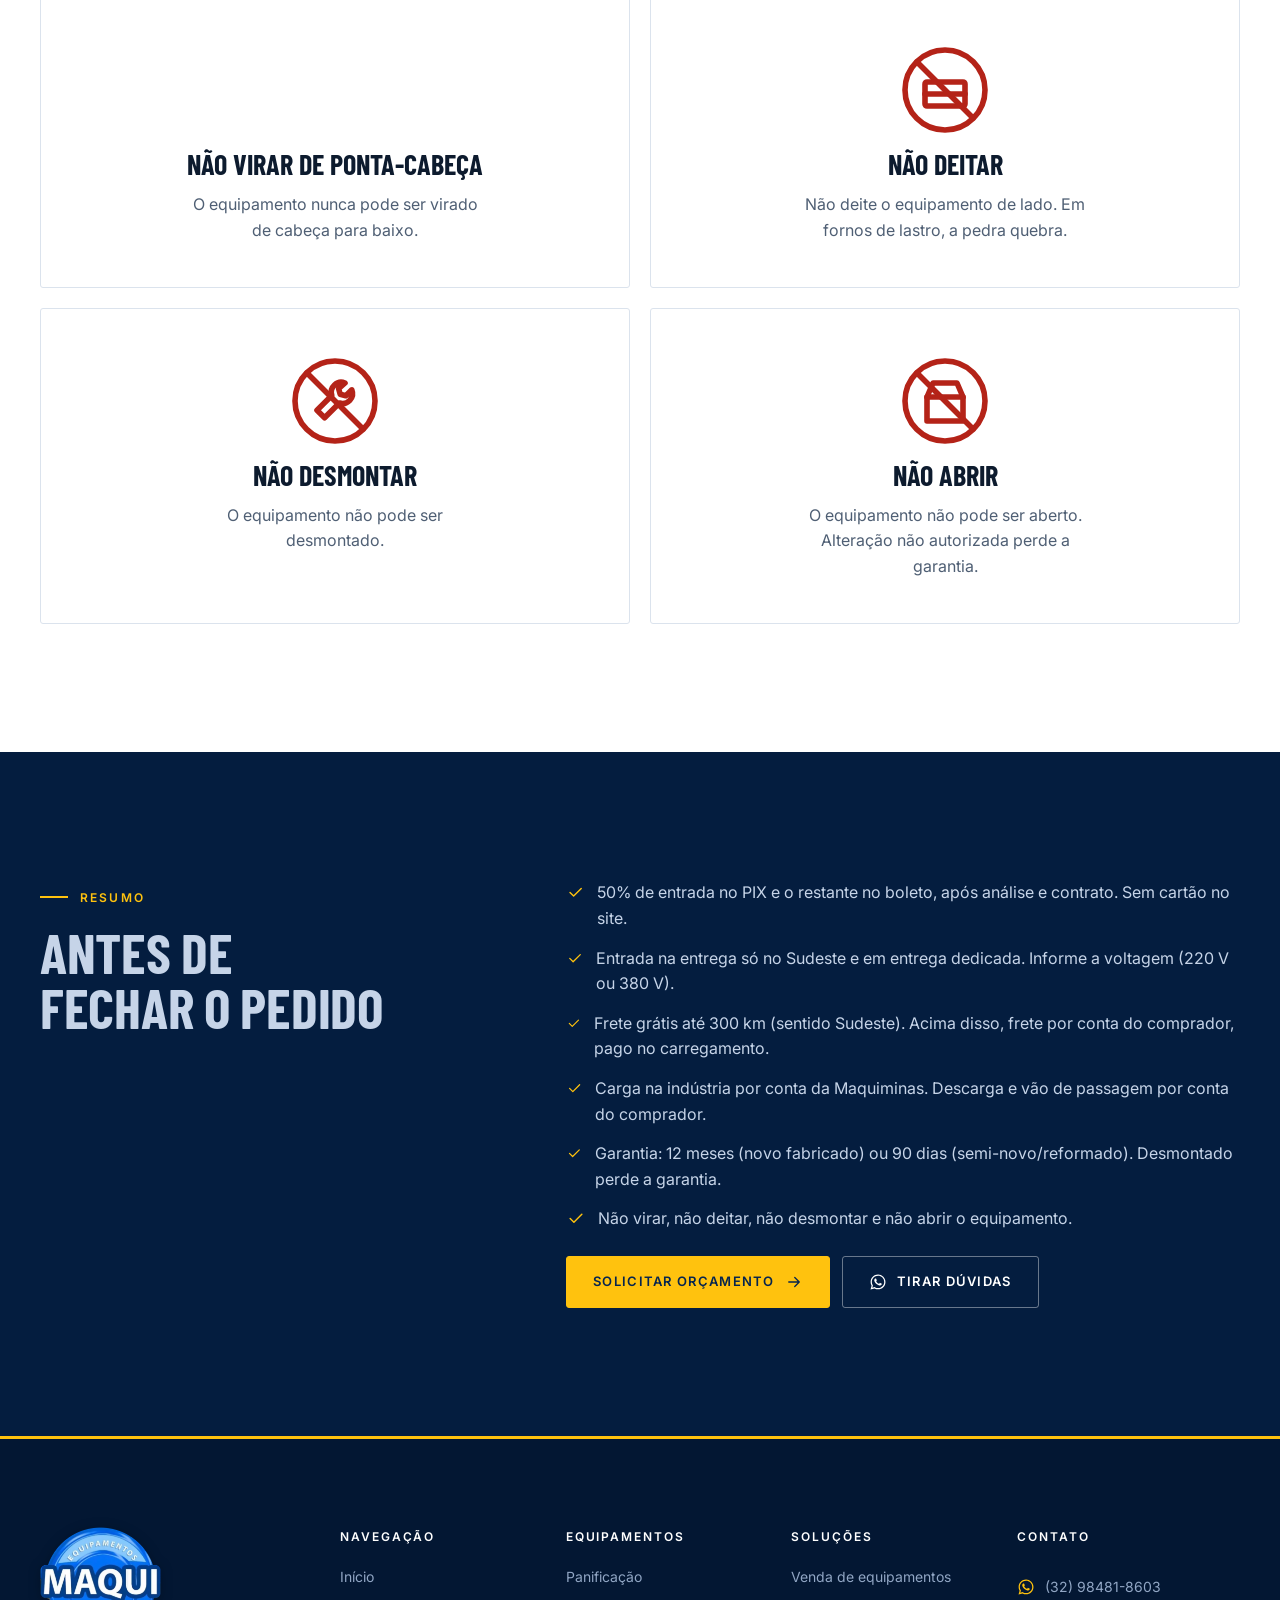
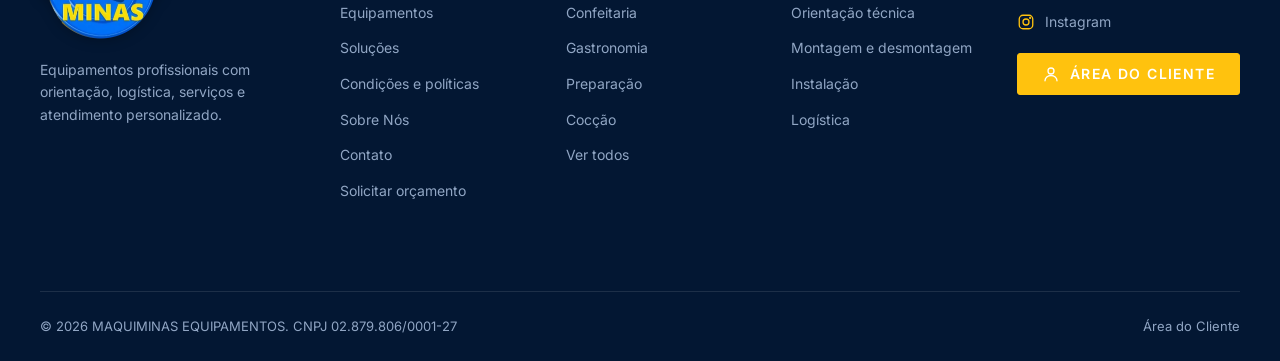
==== commit 36e61033: "Ajuste refrigeracao" ====
--- a/pages/condicoes.html
+++ b/pages/condicoes.html
@@ -348,7 +348,7 @@
             <li><a href="equipamentos.html?categoria=panificacao">Panificação</a></li>
             <li><a href="equipamentos.html?categoria=confeitaria">Confeitaria</a></li>
             <li><a href="equipamentos.html?categoria=gastronomia">Gastronomia</a></li>
-            <li><a href="equipamentos.html?categoria=refrigeracao">Refrigeração</a></li>
+            <li><a href="equipamentos.html?categoria=preparacao">Preparação</a></li>
             <li><a href="equipamentos.html?categoria=coccao">Cocção</a></li>
             <li><a href="equipamentos.html">Ver todos</a></li>
           </ul>
